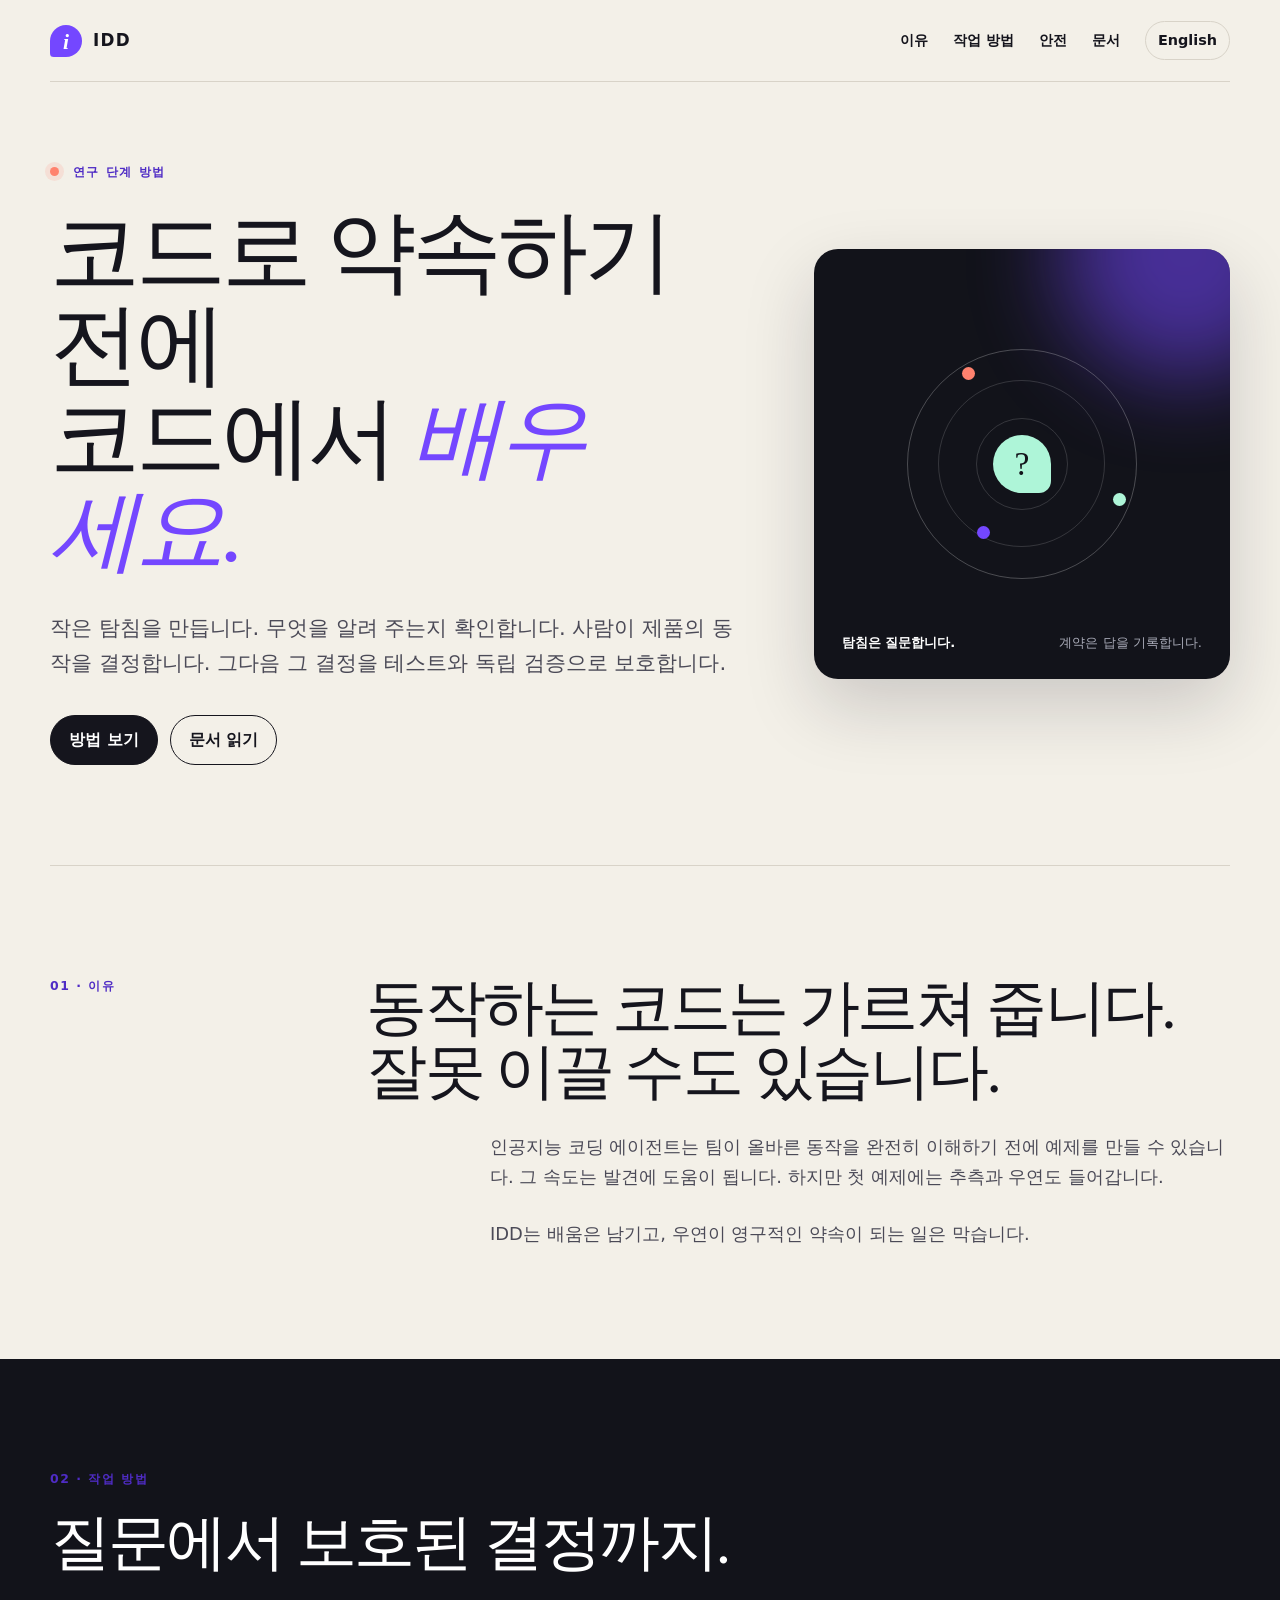
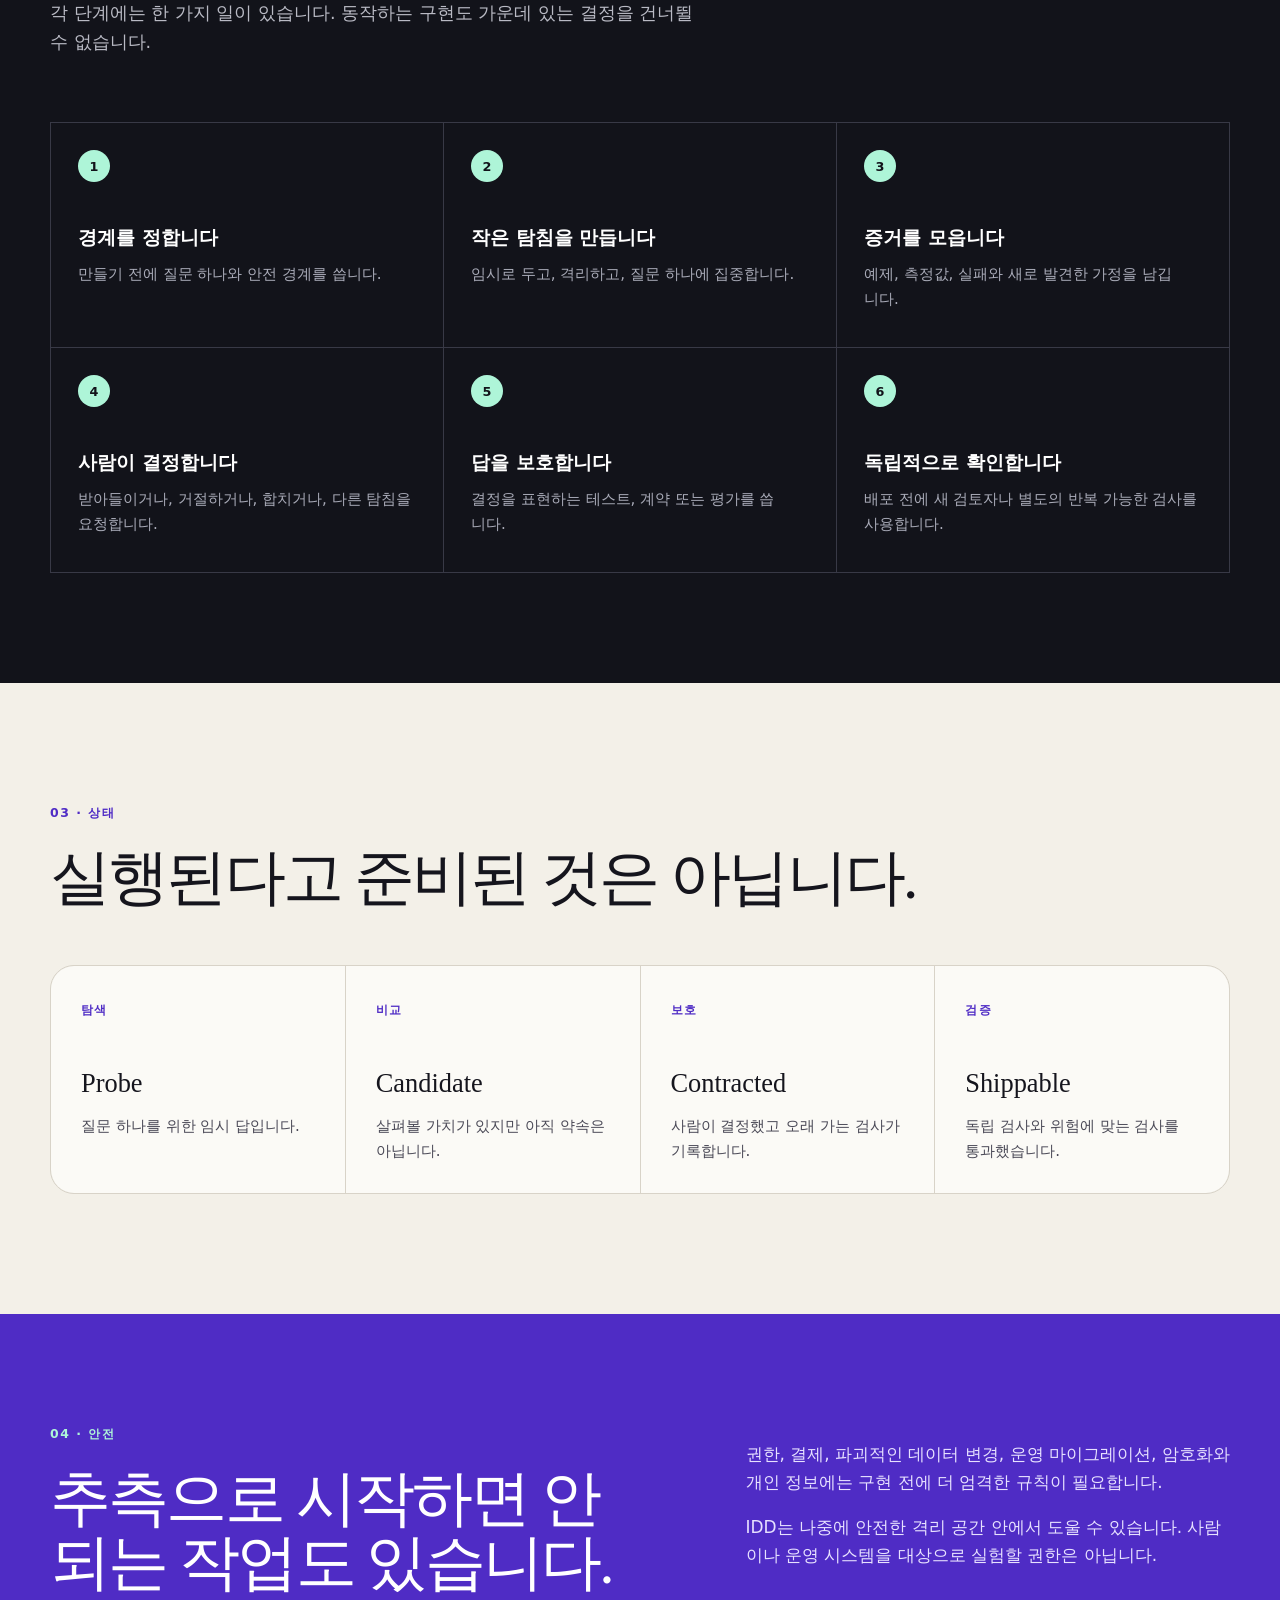
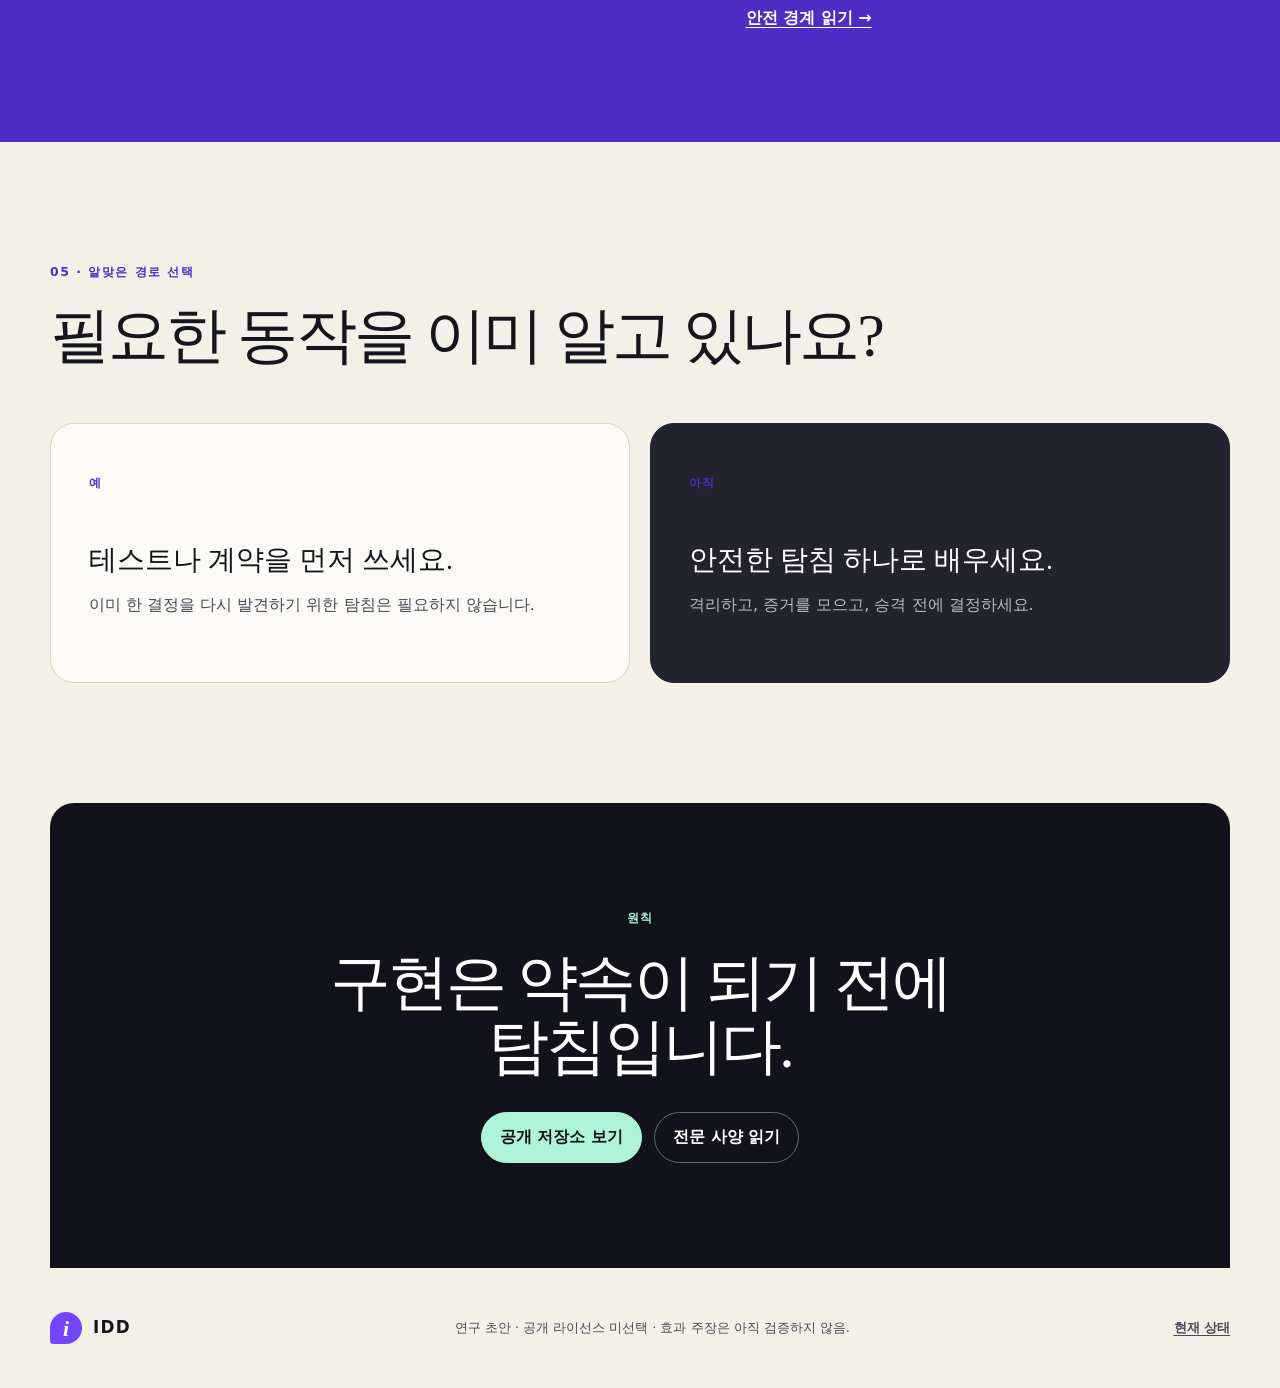
==== site/ko/index.html @ 6a13e182 "chore: bootstrap public IDD repository" ====
<!doctype html>
<html lang="ko">
<head>
  <meta charset="utf-8">
  <meta name="viewport" content="width=device-width, initial-scale=1">
  <meta name="description" content="IDD는 작은 구현으로 배우고, 동작이 제품의 약속이 되기 전에 사람이 결정하는 소프트웨어 개발 방법입니다.">
  <meta name="theme-color" content="#12131a">
  <meta property="og:title" content="IDD — 코드로 약속하기 전에 코드에서 배우세요">
  <meta property="og:description" content="작은 탐침을 만들고 증거를 모읍니다. 사람이 결정한 뒤 승인한 동작만 보호합니다.">
  <meta property="og:type" content="website">
  <link rel="alternate" hreflang="en" href="../">
  <link rel="stylesheet" href="../styles.css">
  <title>IDD — 구현 주도 개발</title>
</head>
<body>
  <a class="skip-link" href="#main">본문으로 바로 가기</a>

  <header class="site-header">
    <a class="brand" href="./" aria-label="IDD 한국어 홈">
      <span class="brand-mark" aria-hidden="true">i</span>
      <span>IDD</span>
    </a>
    <nav aria-label="주요 메뉴">
      <a href="#why">이유</a>
      <a href="#method">작업 방법</a>
      <a href="#safety">안전</a>
      <a href="https://github.com/SoliEstre/idd/blob/main/README.ko.md">문서</a>
      <a class="language-link" href="../" lang="en">English</a>
    </nav>
  </header>

  <main id="main">
    <section class="hero" aria-labelledby="hero-title">
      <div class="hero-copy">
        <p class="eyebrow"><span class="status-dot" aria-hidden="true"></span> 연구 단계 방법</p>
        <h1 id="hero-title">코드로 약속하기 전에<br>코드에서 <em>배우세요.</em></h1>
        <p class="hero-intro">작은 탐침을 만듭니다. 무엇을 알려 주는지 확인합니다. 사람이 제품의 동작을 결정합니다. 그다음 그 결정을 테스트와 독립 검증으로 보호합니다.</p>
        <div class="hero-actions">
          <a class="button button-primary" href="#method">방법 보기</a>
          <a class="button button-secondary" href="https://github.com/SoliEstre/idd/blob/main/README.ko.md">문서 읽기</a>
        </div>
      </div>

      <div class="probe-card" aria-label="탐침은 결정을 거친 뒤에만 약속이 됩니다">
        <div class="probe-orbit" aria-hidden="true">
          <span class="orbit-dot orbit-dot-one"></span>
          <span class="orbit-dot orbit-dot-two"></span>
          <span class="orbit-dot orbit-dot-three"></span>
          <span class="probe-core">?</span>
        </div>
        <div class="probe-caption">
          <strong>탐침은 질문합니다.</strong>
          <span>계약은 답을 기록합니다.</span>
        </div>
      </div>
    </section>

    <section class="statement" id="why" aria-labelledby="why-title">
      <p class="section-number">01 · 이유</p>
      <div>
        <h2 id="why-title">동작하는 코드는 가르쳐 줍니다.<br>잘못 이끌 수도 있습니다.</h2>
        <p>인공지능 코딩 에이전트는 팀이 올바른 동작을 완전히 이해하기 전에 예제를 만들 수 있습니다. 그 속도는 발견에 도움이 됩니다. 하지만 첫 예제에는 추측과 우연도 들어갑니다.</p>
        <p>IDD는 배움은 남기고, 우연이 영구적인 약속이 되는 일은 막습니다.</p>
      </div>
    </section>

    <section class="method" id="method" aria-labelledby="method-title">
      <div class="section-heading">
        <p class="section-number">02 · 작업 방법</p>
        <h2 id="method-title">질문에서 보호된 결정까지.</h2>
        <p>각 단계에는 한 가지 일이 있습니다. 동작하는 구현도 가운데 있는 결정을 건너뛸 수 없습니다.</p>
      </div>

      <ol class="steps">
        <li><span class="step-index">1</span><div><h3>경계를 정합니다</h3><p>만들기 전에 질문 하나와 안전 경계를 씁니다.</p></div></li>
        <li><span class="step-index">2</span><div><h3>작은 탐침을 만듭니다</h3><p>임시로 두고, 격리하고, 질문 하나에 집중합니다.</p></div></li>
        <li><span class="step-index">3</span><div><h3>증거를 모읍니다</h3><p>예제, 측정값, 실패와 새로 발견한 가정을 남깁니다.</p></div></li>
        <li><span class="step-index">4</span><div><h3>사람이 결정합니다</h3><p>받아들이거나, 거절하거나, 합치거나, 다른 탐침을 요청합니다.</p></div></li>
        <li><span class="step-index">5</span><div><h3>답을 보호합니다</h3><p>결정을 표현하는 테스트, 계약 또는 평가를 씁니다.</p></div></li>
        <li><span class="step-index">6</span><div><h3>독립적으로 확인합니다</h3><p>배포 전에 새 검토자나 별도의 반복 가능한 검사를 사용합니다.</p></div></li>
      </ol>
    </section>

    <section class="state-section" aria-labelledby="states-title">
      <div class="section-heading compact">
        <p class="section-number">03 · 상태</p>
        <h2 id="states-title">실행된다고 준비된 것은 아닙니다.</h2>
      </div>
      <div class="state-track" role="list" aria-label="IDD 코드 상태">
        <article role="listitem"><span>탐색</span><h3>Probe</h3><p>질문 하나를 위한 임시 답입니다.</p></article>
        <article role="listitem"><span>비교</span><h3>Candidate</h3><p>살펴볼 가치가 있지만 아직 약속은 아닙니다.</p></article>
        <article role="listitem"><span>보호</span><h3>Contracted</h3><p>사람이 결정했고 오래 가는 검사가 기록합니다.</p></article>
        <article role="listitem"><span>검증</span><h3>Shippable</h3><p>독립 검사와 위험에 맞는 검사를 통과했습니다.</p></article>
      </div>
    </section>

    <section class="safety" id="safety" aria-labelledby="safety-title">
      <div>
        <p class="section-number light">04 · 안전</p>
        <h2 id="safety-title">추측으로 시작하면 안 되는 작업도 있습니다.</h2>
      </div>
      <div class="safety-copy">
        <p>권한, 결제, 파괴적인 데이터 변경, 운영 마이그레이션, 암호화와 개인 정보에는 구현 전에 더 엄격한 규칙이 필요합니다.</p>
        <p>IDD는 나중에 안전한 격리 공간 안에서 도울 수 있습니다. 사람이나 운영 시스템을 대상으로 실험할 권한은 아닙니다.</p>
        <a href="https://github.com/SoliEstre/idd/blob/main/docs/ko/safety.md">안전 경계 읽기 <span aria-hidden="true">→</span></a>
      </div>
    </section>

    <section class="choose" aria-labelledby="choose-title">
      <p class="section-number">05 · 알맞은 경로 선택</p>
      <h2 id="choose-title">필요한 동작을 이미 알고 있나요?</h2>
      <div class="choice-grid">
        <article><p class="choice-answer">예</p><h3>테스트나 계약을 먼저 쓰세요.</h3><p>이미 한 결정을 다시 발견하기 위한 탐침은 필요하지 않습니다.</p></article>
        <article><p class="choice-answer">아직</p><h3>안전한 탐침 하나로 배우세요.</h3><p>격리하고, 증거를 모으고, 승격 전에 결정하세요.</p></article>
      </div>
    </section>

    <section class="closing" aria-labelledby="closing-title">
      <p class="eyebrow">원칙</p>
      <h2 id="closing-title">구현은 약속이 되기 전에<br>탐침입니다.</h2>
      <div class="hero-actions centered">
        <a class="button button-primary" href="https://github.com/SoliEstre/idd">공개 저장소 보기</a>
        <a class="button button-secondary" href="https://github.com/SoliEstre/idd/blob/main/ai/idd-spec.md">전문 사양 읽기</a>
      </div>
    </section>
  </main>

  <footer>
    <div class="brand footer-brand"><span class="brand-mark" aria-hidden="true">i</span><span>IDD</span></div>
    <p>연구 초안 · 공개 라이선스 미선택 · 효과 주장은 아직 검증하지 않음.</p>
    <a href="https://github.com/SoliEstre/idd/blob/main/docs/ko/status.md">현재 상태</a>
  </footer>
</body>
</html>
---- site/styles.css ----
:root {
  --ink: #15151d;
  --ink-soft: #4b4a57;
  --paper: #f3f0e8;
  --paper-bright: #fbfaf6;
  --line: #d8d3c8;
  --signal: #7447ff;
  --signal-dark: #4f2cc5;
  --mint: #aef5d8;
  --coral: #ff826e;
  --dark: #12131a;
  --dark-soft: #22232e;
  --max: 1180px;
  --radius: 24px;
}

* {
  box-sizing: border-box;
}

html {
  scroll-behavior: smooth;
}

body {
  margin: 0;
  color: var(--ink);
  background: var(--paper);
  font-family: Inter, ui-sans-serif, system-ui, -apple-system, BlinkMacSystemFont, "Segoe UI", sans-serif;
  line-height: 1.65;
  text-rendering: optimizeLegibility;
}

a {
  color: inherit;
  text-underline-offset: 0.22em;
}

.skip-link {
  position: fixed;
  z-index: 100;
  top: 12px;
  left: 12px;
  padding: 10px 14px;
  color: white;
  background: var(--signal-dark);
  border-radius: 8px;
  transform: translateY(-180%);
}

.skip-link:focus {
  transform: translateY(0);
}

.site-header {
  width: min(calc(100% - 40px), var(--max));
  min-height: 82px;
  margin: 0 auto;
  display: flex;
  align-items: center;
  justify-content: space-between;
  gap: 24px;
  border-bottom: 1px solid var(--line);
}

.brand {
  display: inline-flex;
  align-items: center;
  gap: 11px;
  font-size: 1.05rem;
  font-weight: 800;
  letter-spacing: 0.08em;
  text-decoration: none;
}

.brand-mark {
  display: inline-grid;
  width: 32px;
  height: 32px;
  place-items: center;
  color: white;
  background: var(--signal);
  border-radius: 50% 50% 50% 12%;
  font-family: Georgia, serif;
  font-size: 1.35rem;
  font-style: italic;
  letter-spacing: 0;
}

nav {
  display: flex;
  align-items: center;
  gap: 25px;
  font-size: 0.9rem;
  font-weight: 650;
}

nav a {
  text-decoration: none;
}

nav a:hover,
nav a:focus-visible {
  color: var(--signal-dark);
}

.language-link {
  padding: 7px 12px;
  border: 1px solid var(--line);
  border-radius: 999px;
}

main > section {
  width: min(calc(100% - 40px), var(--max));
  margin-inline: auto;
}

.hero {
  min-height: 690px;
  display: grid;
  grid-template-columns: minmax(0, 1.25fr) minmax(320px, 0.75fr);
  align-items: center;
  gap: 70px;
  padding: 80px 0 100px;
}

.eyebrow,
.section-number {
  margin: 0 0 22px;
  color: var(--signal-dark);
  font-size: 0.78rem;
  font-weight: 800;
  letter-spacing: 0.12em;
  text-transform: uppercase;
}

.status-dot {
  display: inline-block;
  width: 9px;
  height: 9px;
  margin-right: 8px;
  background: var(--coral);
  border-radius: 50%;
  box-shadow: 0 0 0 5px rgba(255, 130, 110, 0.15);
}

h1,
h2,
h3,
p {
  text-wrap: pretty;
}

h1,
h2 {
  margin: 0;
  font-family: Georgia, "Times New Roman", serif;
  font-weight: 500;
  letter-spacing: -0.045em;
  line-height: 1.04;
}

h1 {
  max-width: 810px;
  font-size: clamp(3.25rem, 7vw, 6.65rem);
}

h1 em {
  color: var(--signal);
  font-weight: inherit;
}

h2 {
  font-size: clamp(2.35rem, 4.8vw, 4.7rem);
}

.hero-intro {
  max-width: 710px;
  margin: 34px 0 0;
  color: var(--ink-soft);
  font-size: clamp(1.08rem, 1.7vw, 1.32rem);
}

.hero-actions {
  display: flex;
  flex-wrap: wrap;
  gap: 12px;
  margin-top: 34px;
}

.button {
  display: inline-flex;
  align-items: center;
  justify-content: center;
  min-height: 48px;
  padding: 11px 18px;
  border: 1px solid var(--ink);
  border-radius: 999px;
  font-weight: 750;
  text-decoration: none;
  transition: transform 150ms ease, background-color 150ms ease, color 150ms ease;
}

.button:hover,
.button:focus-visible {
  transform: translateY(-2px);
}

.button-primary {
  color: white;
  background: var(--ink);
}

.button-primary:hover,
.button-primary:focus-visible {
  background: var(--signal-dark);
  border-color: var(--signal-dark);
}

.button-secondary {
  background: transparent;
}

.probe-card {
  position: relative;
  min-height: 430px;
  display: grid;
  place-items: center;
  overflow: hidden;
  background: var(--dark);
  border-radius: var(--radius);
  box-shadow: 0 28px 70px rgba(25, 22, 40, 0.18);
}

.probe-card::before {
  content: "";
  position: absolute;
  width: 250px;
  height: 250px;
  top: -120px;
  right: -80px;
  background: var(--signal);
  border-radius: 50%;
  filter: blur(45px);
  opacity: 0.55;
}

.probe-orbit {
  position: relative;
  width: 230px;
  height: 230px;
  display: grid;
  place-items: center;
  border: 1px solid rgba(255,255,255,0.24);
  border-radius: 50%;
}

.probe-orbit::before,
.probe-orbit::after {
  content: "";
  position: absolute;
  border: 1px solid rgba(255,255,255,0.15);
  border-radius: 50%;
}

.probe-orbit::before {
  width: 165px;
  height: 165px;
}

.probe-orbit::after {
  width: 90px;
  height: 90px;
}

.probe-core {
  z-index: 1;
  display: grid;
  width: 58px;
  height: 58px;
  place-items: center;
  color: var(--dark);
  background: var(--mint);
  border-radius: 50% 50% 12px 50%;
  font-family: Georgia, serif;
  font-size: 2.1rem;
}

.orbit-dot {
  position: absolute;
  width: 13px;
  height: 13px;
  border-radius: 50%;
}

.orbit-dot-one { top: 17px; left: 54px; background: var(--coral); }
.orbit-dot-two { right: 10px; bottom: 72px; background: var(--mint); }
.orbit-dot-three { left: 69px; bottom: 39px; background: var(--signal); }

.probe-caption {
  position: absolute;
  left: 28px;
  right: 28px;
  bottom: 25px;
  display: flex;
  justify-content: space-between;
  gap: 18px;
  color: white;
  font-size: 0.82rem;
}

.probe-caption span {
  color: #a9abb8;
  text-align: right;
}

.statement {
  display: grid;
  grid-template-columns: 0.32fr 1fr;
  gap: 40px;
  padding: 110px 0;
  border-top: 1px solid var(--line);
}

.statement h2 {
  max-width: 930px;
}

.statement div > p {
  max-width: 740px;
  margin: 28px 0 0 auto;
  color: var(--ink-soft);
  font-size: 1.12rem;
}

.method {
  width: 100%;
  max-width: none;
  padding: 110px max(20px, calc((100vw - var(--max)) / 2));
  color: white;
  background: var(--dark);
}

.section-heading {
  max-width: var(--max);
  margin: 0 auto 65px;
}

.section-heading > p:last-child {
  max-width: 660px;
  margin: 24px 0 0;
  color: #b9bac4;
  font-size: 1.1rem;
}

.steps {
  max-width: var(--max);
  margin: 0 auto;
  padding: 0;
  display: grid;
  grid-template-columns: repeat(3, 1fr);
  list-style: none;
  border-top: 1px solid #383946;
  border-left: 1px solid #383946;
}

.steps li {
  min-height: 225px;
  padding: 27px;
  border-right: 1px solid #383946;
  border-bottom: 1px solid #383946;
}

.step-index {
  display: inline-grid;
  width: 32px;
  height: 32px;
  place-items: center;
  color: var(--dark);
  background: var(--mint);
  border-radius: 50%;
  font-size: 0.8rem;
  font-weight: 850;
}

.steps h3 {
  margin: 40px 0 9px;
  font-size: 1.18rem;
}

.steps p {
  margin: 0;
  color: #a9abb8;
  font-size: 0.94rem;
}

.state-section {
  padding: 120px 0;
}

.section-heading.compact {
  margin-bottom: 55px;
}

.section-heading.compact h2 {
  max-width: 900px;
}

.state-track {
  display: grid;
  grid-template-columns: repeat(4, 1fr);
  gap: 1px;
  overflow: hidden;
  background: var(--line);
  border: 1px solid var(--line);
  border-radius: var(--radius);
}

.state-track article {
  min-height: 225px;
  padding: 30px;
  background: var(--paper-bright);
}

.state-track article > span,
.choice-answer {
  color: var(--signal-dark);
  font-size: 0.74rem;
  font-weight: 850;
  letter-spacing: 0.11em;
  text-transform: uppercase;
}

.state-track h3 {
  margin: 40px 0 8px;
  font-family: Georgia, serif;
  font-size: 1.65rem;
  font-weight: 500;
}

.state-track p {
  margin: 0;
  color: var(--ink-soft);
  font-size: 0.94rem;
}

.safety {
  width: 100%;
  max-width: none;
  display: grid;
  grid-template-columns: 1fr 0.8fr;
  gap: 90px;
  padding: 110px max(20px, calc((100vw - var(--max)) / 2));
  color: white;
  background: var(--signal-dark);
}

.section-number.light {
  color: var(--mint);
}

.safety-copy {
  align-self: end;
}

.safety-copy p {
  color: #e7e1ff;
  font-size: 1.06rem;
}

.safety-copy a {
  display: inline-block;
  margin-top: 18px;
  color: white;
  font-weight: 800;
}

.choose {
  padding: 120px 0;
}

.choose > h2 {
  max-width: 870px;
}

.choice-grid {
  display: grid;
  grid-template-columns: repeat(2, 1fr);
  gap: 20px;
  margin-top: 55px;
}

.choice-grid article {
  min-height: 260px;
  padding: 38px;
  background: var(--paper-bright);
  border: 1px solid var(--line);
  border-radius: var(--radius);
}

.choice-grid article:last-child {
  color: white;
  background: var(--dark-soft);
  border-color: var(--dark-soft);
}

.choice-grid h3 {
  max-width: 450px;
  margin: 50px 0 10px;
  font-family: Georgia, serif;
  font-size: 1.75rem;
  font-weight: 500;
  line-height: 1.18;
}

.choice-grid p:last-child {
  max-width: 490px;
  margin-bottom: 0;
  color: var(--ink-soft);
}

.choice-grid article:last-child p:last-child {
  color: #b9bac4;
}

.closing {
  padding: 105px 30px;
  color: white;
  text-align: center;
  background: var(--dark);
  border-radius: var(--radius) var(--radius) 0 0;
}

.closing h2 {
  max-width: 950px;
  margin: 0 auto;
}

.closing .eyebrow {
  color: var(--mint);
}

.closing .button-primary {
  color: var(--dark);
  background: var(--mint);
  border-color: var(--mint);
}

.closing .button-secondary {
  color: white;
  border-color: #666774;
}

.centered {
  justify-content: center;
}

footer {
  width: min(calc(100% - 40px), var(--max));
  min-height: 120px;
  margin: 0 auto;
  display: grid;
  grid-template-columns: auto 1fr auto;
  align-items: center;
  gap: 30px;
  color: var(--ink-soft);
  font-size: 0.8rem;
}

.footer-brand {
  color: var(--ink);
}

footer p {
  text-align: center;
}

footer > a {
  font-weight: 700;
}

@media (max-width: 920px) {
  nav a:not(.language-link) {
    display: none;
  }

  .hero {
    grid-template-columns: 1fr;
    padding-top: 60px;
  }

  .probe-card {
    min-height: 390px;
  }

  .statement,
  .safety {
    grid-template-columns: 1fr;
  }

  .statement div > p {
    margin-left: 0;
  }

  .steps {
    grid-template-columns: repeat(2, 1fr);
  }

  .state-track {
    grid-template-columns: repeat(2, 1fr);
  }
}

@media (max-width: 620px) {
  .site-header,
  main > section,
  footer {
    width: min(calc(100% - 28px), var(--max));
  }

  .site-header {
    min-height: 72px;
  }

  nav {
    gap: 10px;
  }

  h1 {
    font-size: clamp(2.75rem, 15vw, 4.2rem);
  }

  h2 {
    font-size: clamp(2.15rem, 11vw, 3.3rem);
  }

  .hero {
    min-height: auto;
    gap: 50px;
    padding: 55px 0 80px;
  }

  .hero-actions {
    flex-direction: column;
  }

  .button {
    width: 100%;
  }

  .probe-card {
    min-height: 355px;
  }

  .probe-orbit {
    width: 195px;
    height: 195px;
  }

  .statement,
  .state-section,
  .choose {
    padding: 85px 0;
  }

  .method,
  .safety {
    padding-top: 85px;
    padding-bottom: 85px;
  }

  .steps,
  .state-track,
  .choice-grid {
    grid-template-columns: 1fr;
  }

  .steps li {
    min-height: 200px;
  }

  .choice-grid article {
    min-height: 230px;
  }

  .closing {
    padding: 80px 20px;
  }

  footer {
    padding: 35px 0;
    grid-template-columns: 1fr;
    justify-items: center;
    text-align: center;
  }

  footer p {
    margin: 0;
  }
}

@media (prefers-reduced-motion: reduce) {
  html {
    scroll-behavior: auto;
  }

  .button {
    transition: none;
  }
}
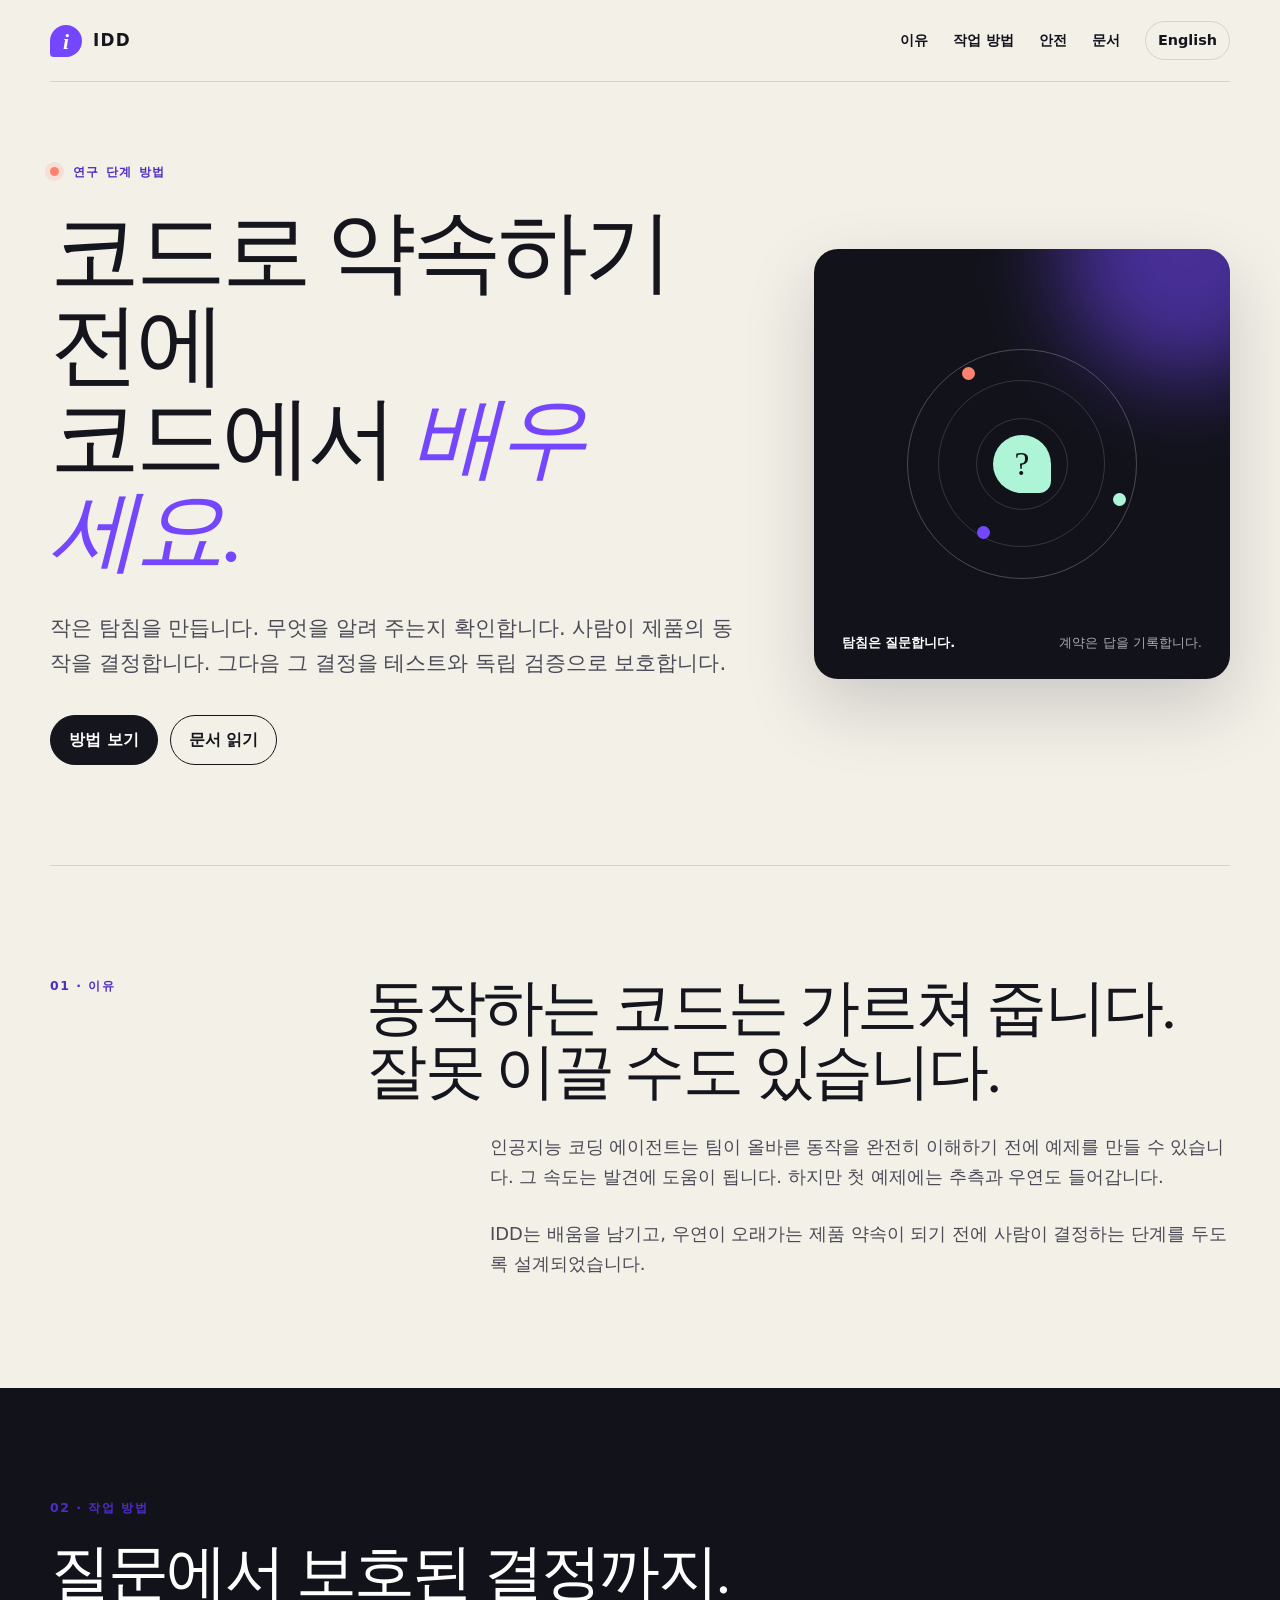
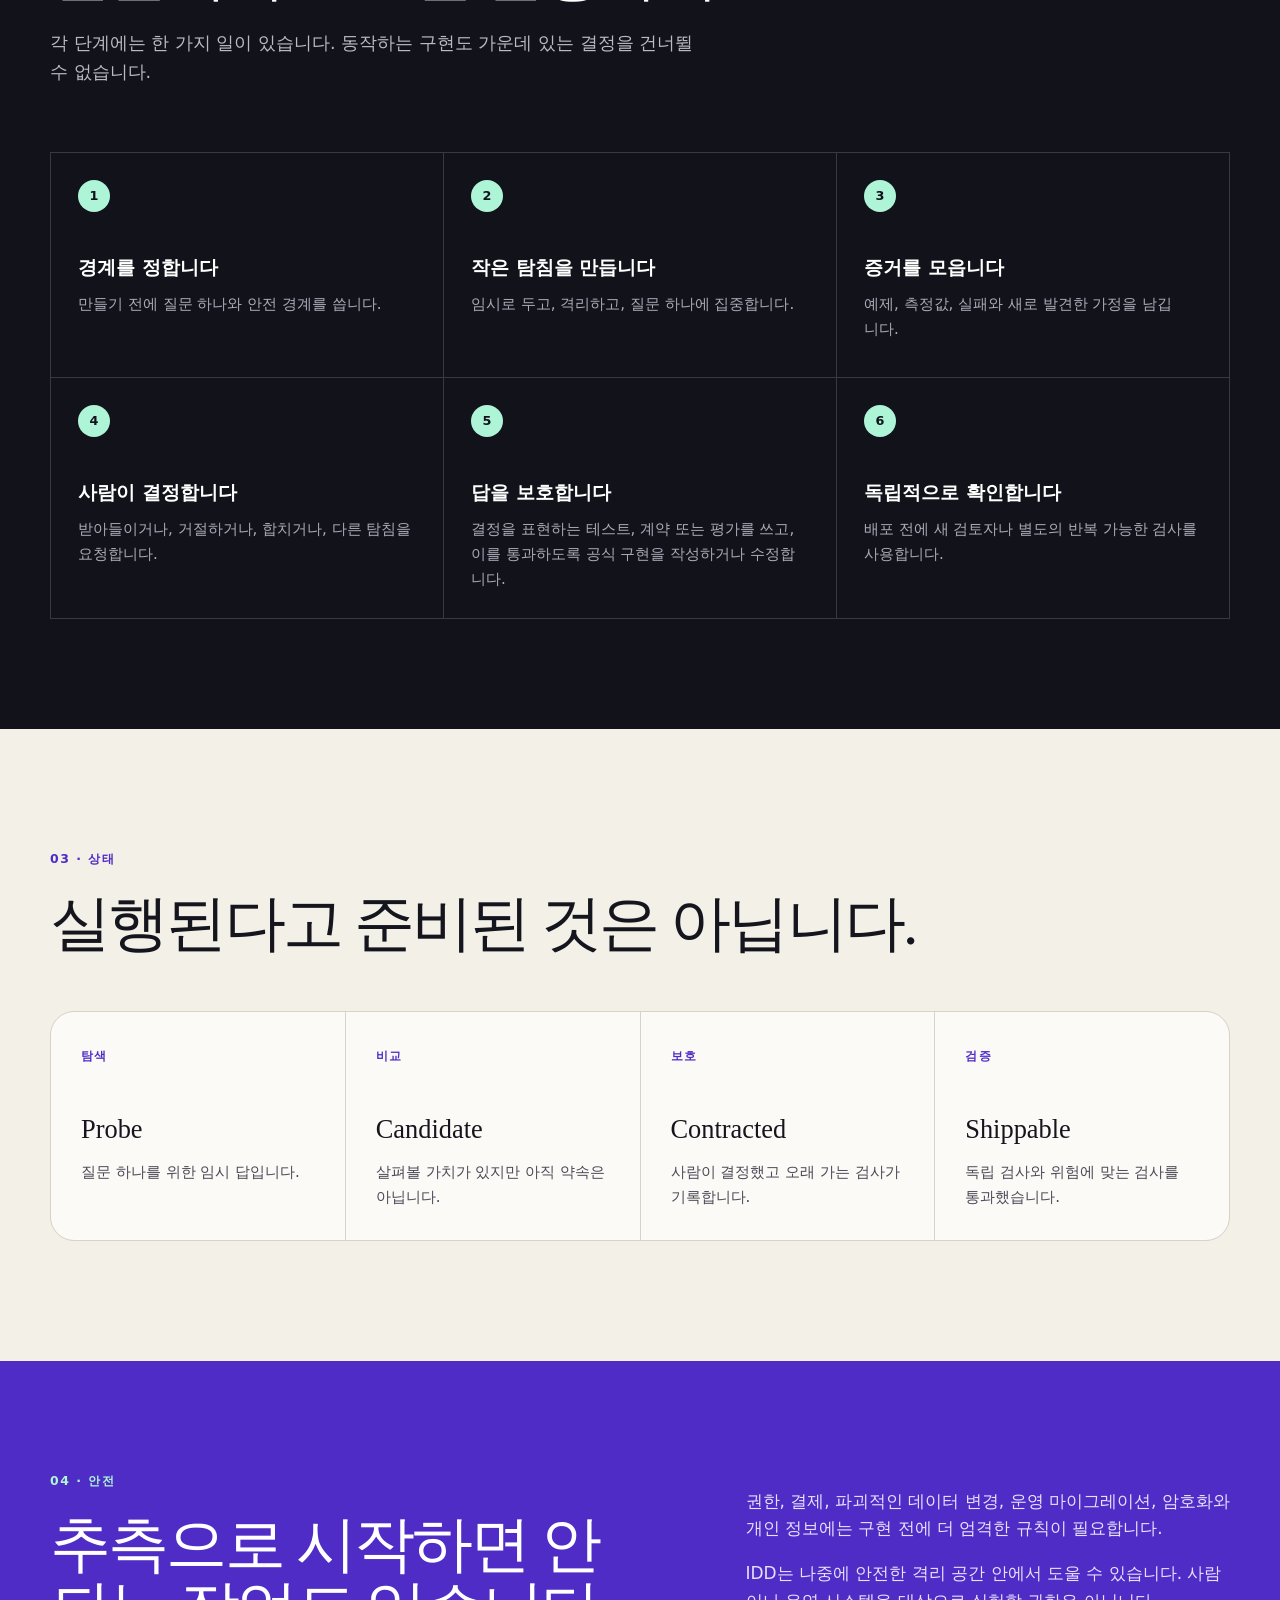
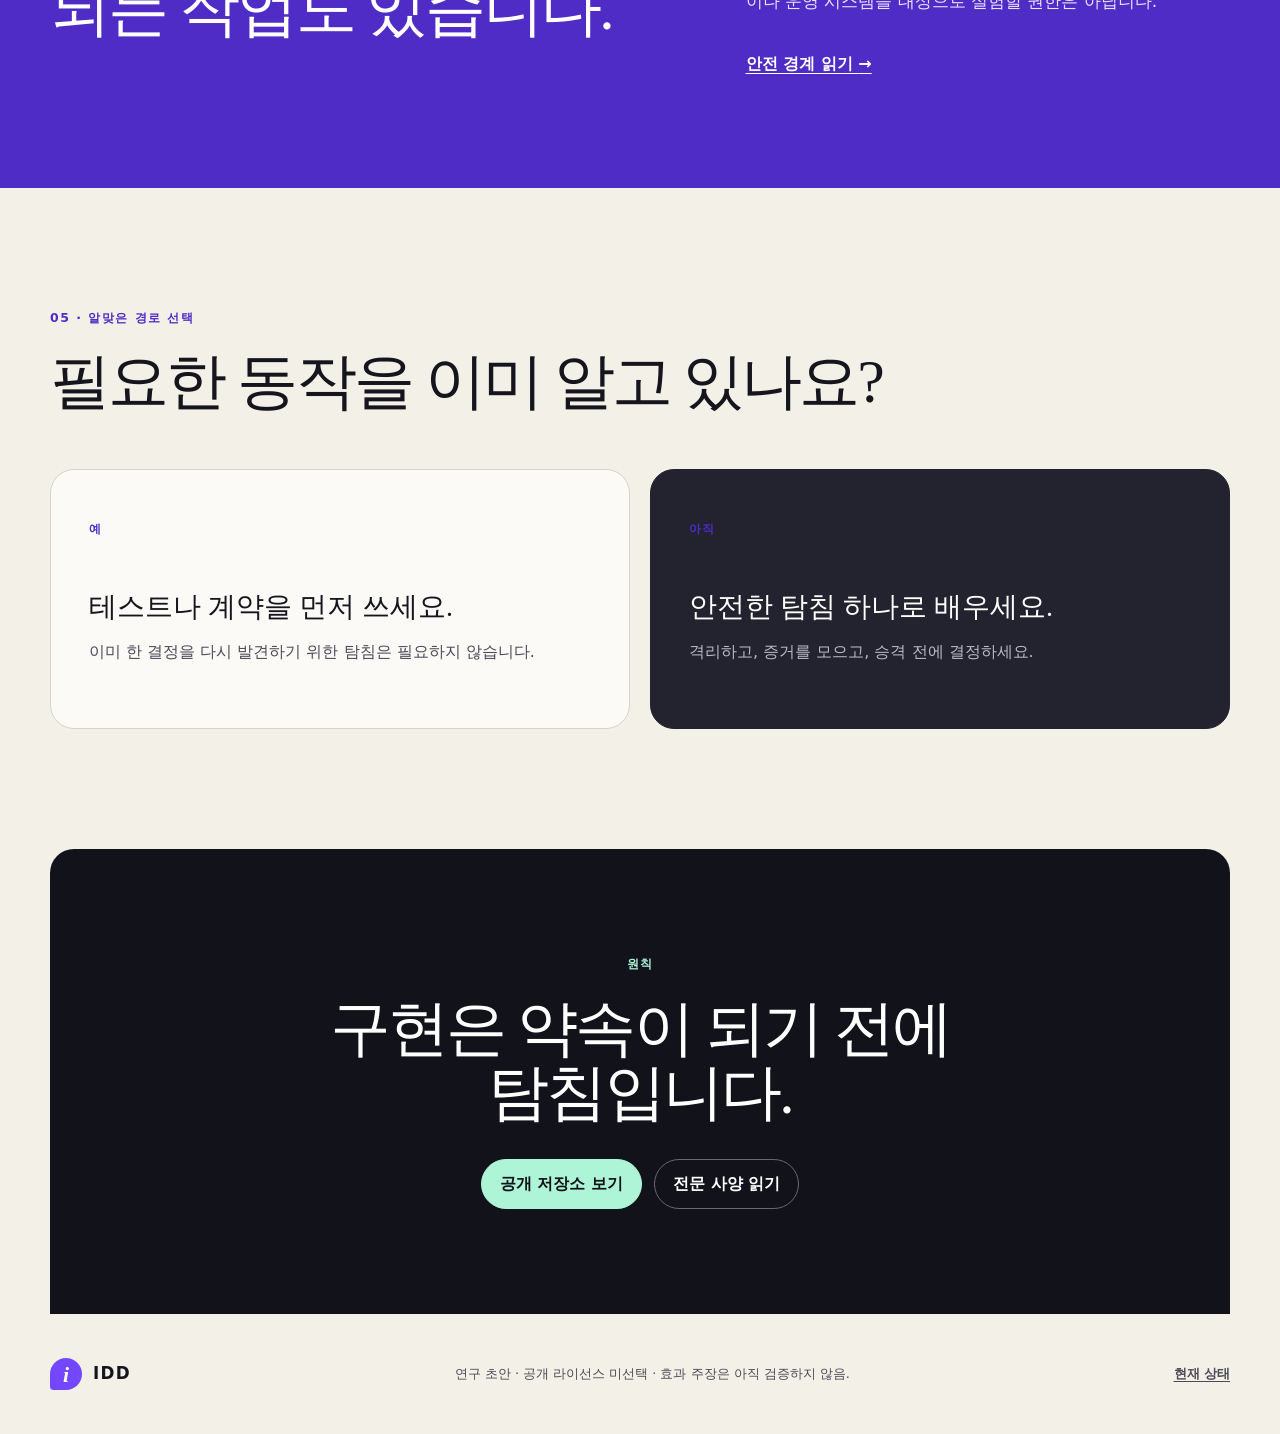
==== commit 50f4a83a: "fix: align lifecycle and add public validation" ====
--- a/site/ko/index.html
+++ b/site/ko/index.html
@@ -60,7 +60,7 @@
       <div>
         <h2 id="why-title">동작하는 코드는 가르쳐 줍니다.<br>잘못 이끌 수도 있습니다.</h2>
         <p>인공지능 코딩 에이전트는 팀이 올바른 동작을 완전히 이해하기 전에 예제를 만들 수 있습니다. 그 속도는 발견에 도움이 됩니다. 하지만 첫 예제에는 추측과 우연도 들어갑니다.</p>
-        <p>IDD는 배움은 남기고, 우연이 영구적인 약속이 되는 일은 막습니다.</p>
+        <p>IDD는 배움을 남기고, 우연이 오래가는 제품 약속이 되기 전에 사람이 결정하는 단계를 두도록 설계되었습니다.</p>
       </div>
     </section>
 
@@ -76,7 +76,7 @@
         <li><span class="step-index">2</span><div><h3>작은 탐침을 만듭니다</h3><p>임시로 두고, 격리하고, 질문 하나에 집중합니다.</p></div></li>
         <li><span class="step-index">3</span><div><h3>증거를 모읍니다</h3><p>예제, 측정값, 실패와 새로 발견한 가정을 남깁니다.</p></div></li>
         <li><span class="step-index">4</span><div><h3>사람이 결정합니다</h3><p>받아들이거나, 거절하거나, 합치거나, 다른 탐침을 요청합니다.</p></div></li>
-        <li><span class="step-index">5</span><div><h3>답을 보호합니다</h3><p>결정을 표현하는 테스트, 계약 또는 평가를 씁니다.</p></div></li>
+        <li><span class="step-index">5</span><div><h3>답을 보호합니다</h3><p>결정을 표현하는 테스트, 계약 또는 평가를 쓰고, 이를 통과하도록 공식 구현을 작성하거나 수정합니다.</p></div></li>
         <li><span class="step-index">6</span><div><h3>독립적으로 확인합니다</h3><p>배포 전에 새 검토자나 별도의 반복 가능한 검사를 사용합니다.</p></div></li>
       </ol>
     </section>
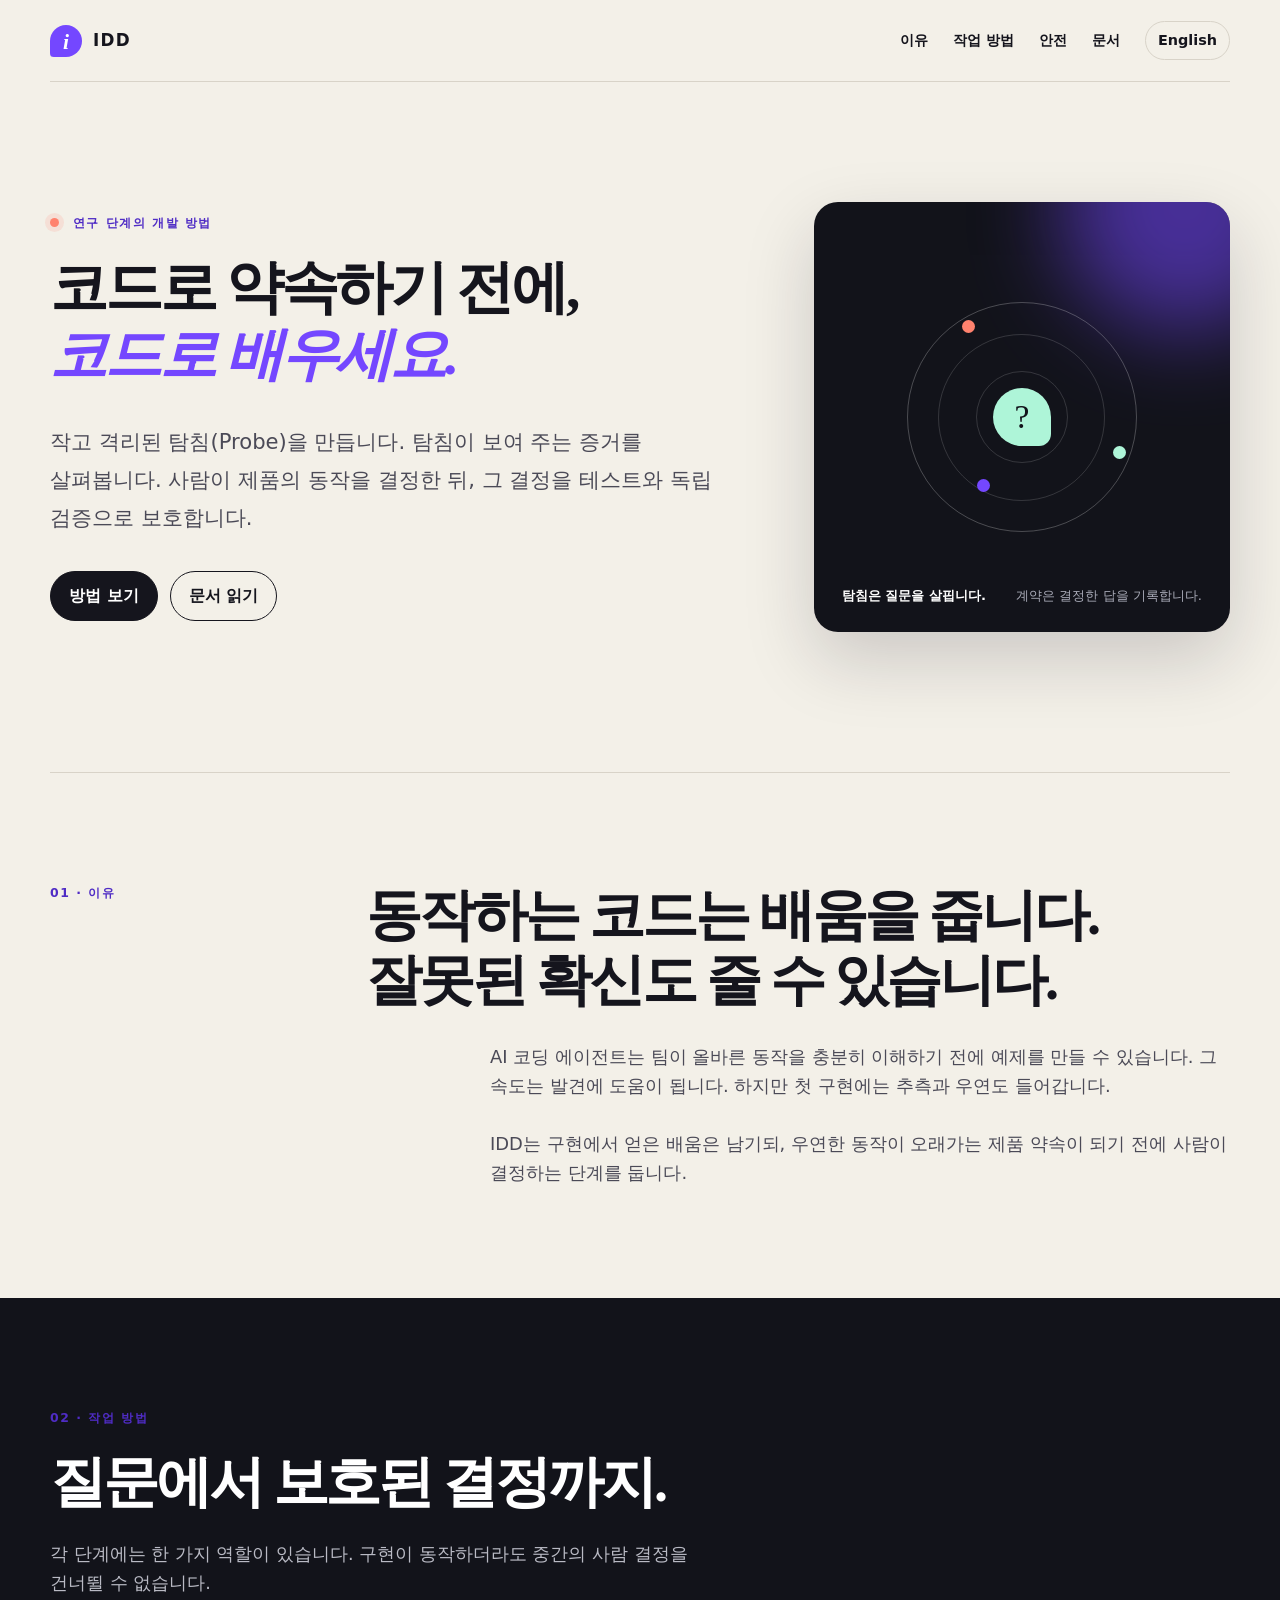
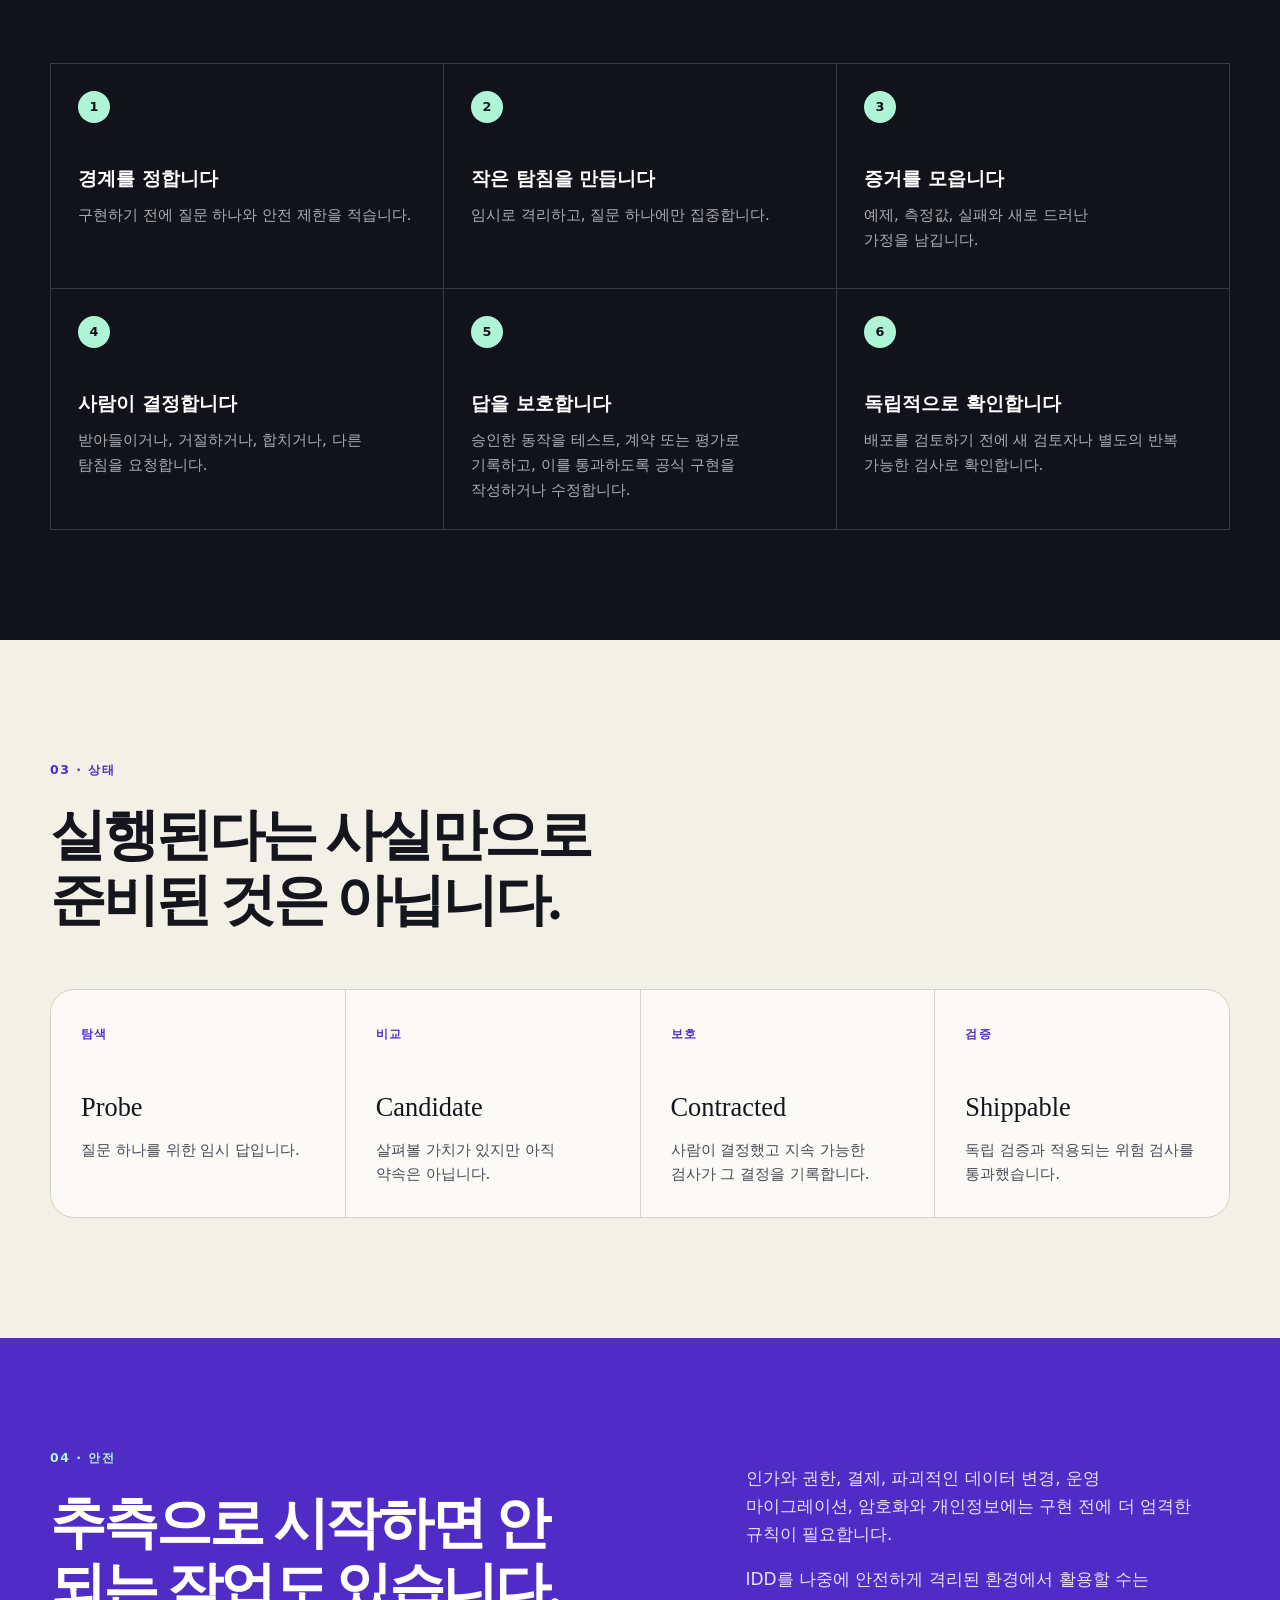
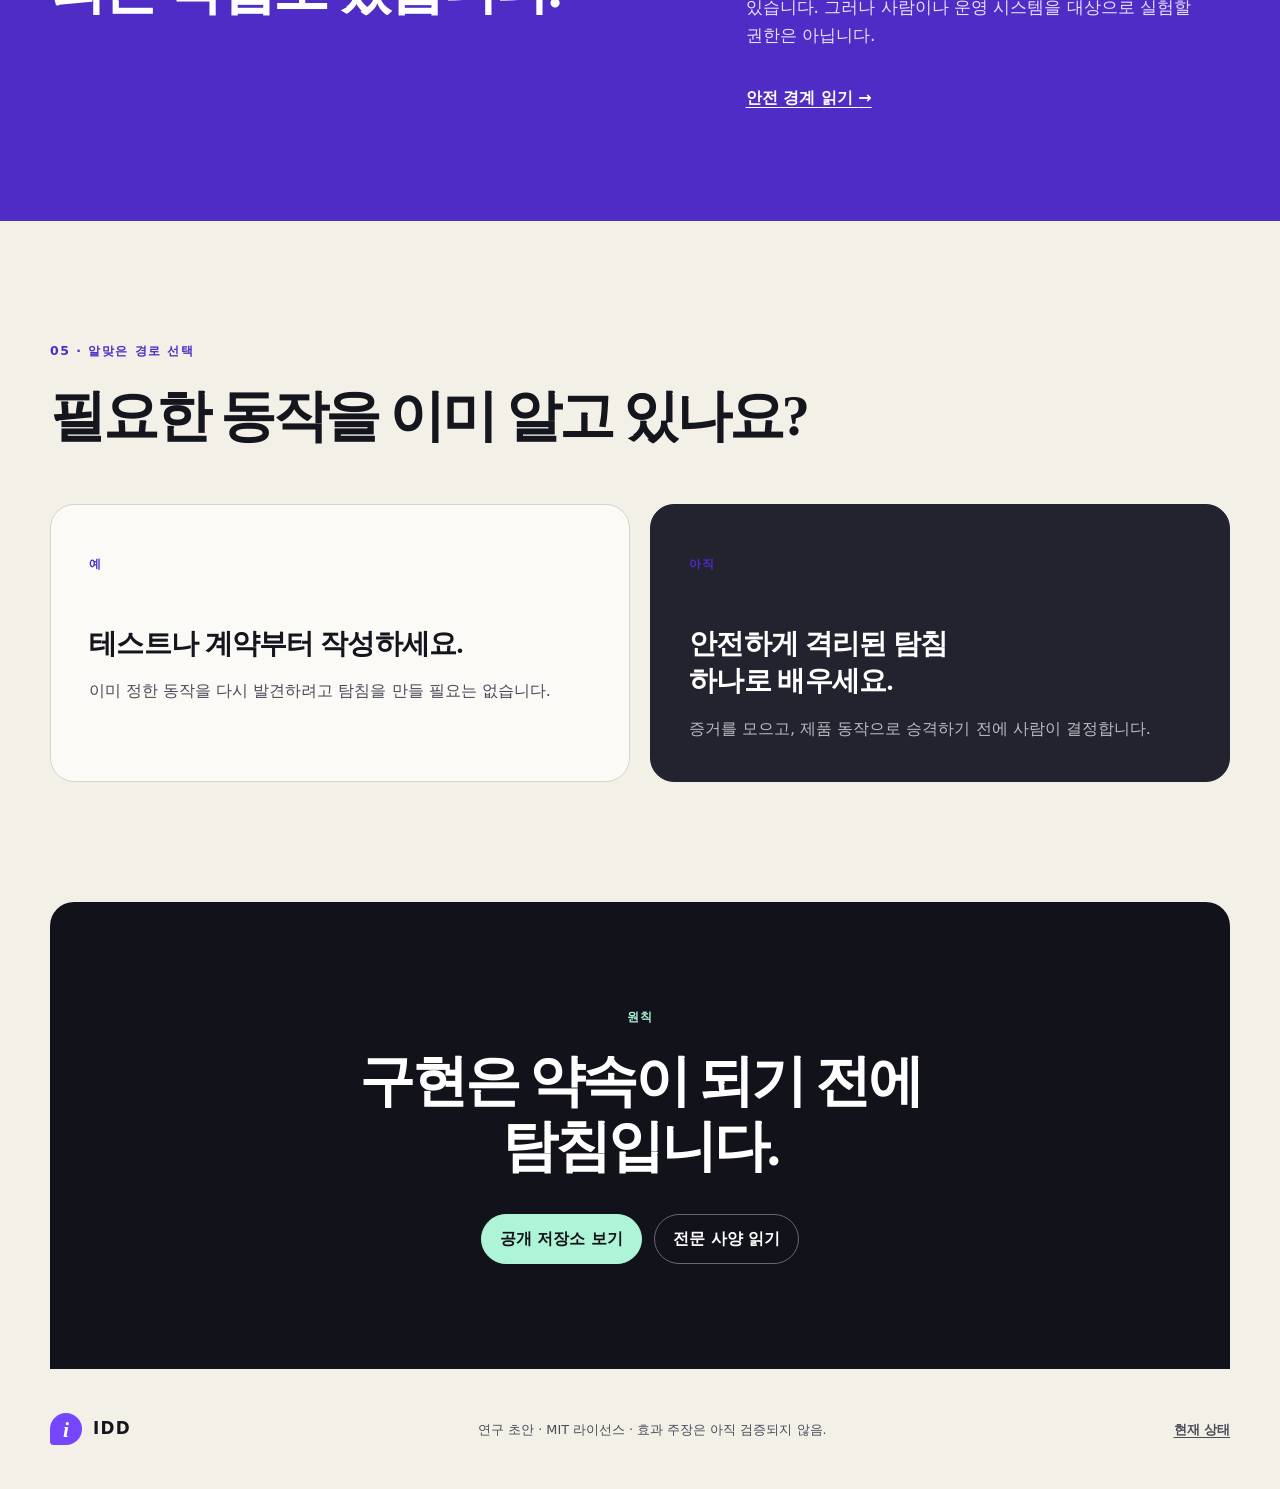
==== commit b497eac7: "feat: publish bilingual introduction site" ====
--- a/site/ko/index.html
+++ b/site/ko/index.html
@@ -3,14 +3,39 @@
 <head>
   <meta charset="utf-8">
   <meta name="viewport" content="width=device-width, initial-scale=1">
-  <meta name="description" content="IDD는 작은 구현으로 배우고, 동작이 제품의 약속이 되기 전에 사람이 결정하는 소프트웨어 개발 방법입니다.">
+  <meta name="description" content="IDD는 작고 격리된 구현으로 먼저 배우고, 동작이 제품의 약속이 되기 전에 사람이 결정하는 소프트웨어 개발 방법입니다.">
   <meta name="theme-color" content="#12131a">
-  <meta property="og:title" content="IDD — 코드로 약속하기 전에 코드에서 배우세요">
-  <meta property="og:description" content="작은 탐침을 만들고 증거를 모읍니다. 사람이 결정한 뒤 승인한 동작만 보호합니다.">
+  <meta property="og:title" content="IDD — 코드로 약속하기 전에, 코드로 배우세요">
+  <meta property="og:description" content="작고 격리된 탐침으로 배우고 증거를 모읍니다. 사람이 결정한 뒤 승인한 동작만 보호합니다.">
   <meta property="og:type" content="website">
-  <link rel="alternate" hreflang="en" href="../">
+  <meta property="og:url" content="https://soliestre.github.io/idd/ko/">
+  <meta property="og:locale" content="ko_KR">
+  <meta property="og:locale:alternate" content="en_US">
+  <link rel="canonical" href="https://soliestre.github.io/idd/ko/">
+  <link rel="alternate" hreflang="ko" href="https://soliestre.github.io/idd/ko/">
+  <link rel="alternate" hreflang="en" href="https://soliestre.github.io/idd/">
+  <link rel="alternate" hreflang="x-default" href="https://soliestre.github.io/idd/">
   <link rel="stylesheet" href="../styles.css">
   <title>IDD — 구현 주도 개발</title>
+  <script type="application/ld+json">
+  {
+    "@context": "https://schema.org",
+    "@type": "CreativeWork",
+    "name": "구현 주도 개발",
+    "alternateName": ["IDD", "Implementation-Driven Development"],
+    "description": "격리된 작은 구현을 증거로 삼고, 사람의 결정 뒤에만 제품 동작을 계약으로 만드는 연구 단계의 소프트웨어 개발 방법입니다.",
+    "inLanguage": "ko",
+    "url": "https://soliestre.github.io/idd/ko/",
+    "translationOfWork": {
+      "@type": "CreativeWork",
+      "name": "Implementation-Driven Development",
+      "inLanguage": "en"
+    },
+    "isBasedOn": "https://github.com/SoliEstre/idd",
+    "license": "https://github.com/SoliEstre/idd/blob/main/LICENSE",
+    "version": "0.1.0-draft"
+  }
+  </script>
 </head>
 <body>
   <a class="skip-link" href="#main">본문으로 바로 가기</a>
@@ -25,16 +50,19 @@
       <a href="#method">작업 방법</a>
       <a href="#safety">안전</a>
       <a href="https://github.com/SoliEstre/idd/blob/main/README.ko.md">문서</a>
-      <a class="language-link" href="../" lang="en">English</a>
+      <a class="language-link" href="../" lang="en" aria-label="영문 페이지로 전환">English</a>
     </nav>
   </header>
 
   <main id="main">
     <section class="hero" aria-labelledby="hero-title">
       <div class="hero-copy">
-        <p class="eyebrow"><span class="status-dot" aria-hidden="true"></span> 연구 단계 방법</p>
-        <h1 id="hero-title">코드로 약속하기 전에<br>코드에서 <em>배우세요.</em></h1>
-        <p class="hero-intro">작은 탐침을 만듭니다. 무엇을 알려 주는지 확인합니다. 사람이 제품의 동작을 결정합니다. 그다음 그 결정을 테스트와 독립 검증으로 보호합니다.</p>
+        <p class="eyebrow"><span class="status-dot" aria-hidden="true"></span> 연구 단계의 개발 방법</p>
+        <h1 id="hero-title">
+          <span class="headline-line">코드로 약속하기 전에,</span>
+          <span class="headline-line"><em>코드로 배우세요.</em></span>
+        </h1>
+        <p class="hero-intro">작고 격리된 탐침(Probe)을 만듭니다. 탐침이 보여 주는 증거를 살펴봅니다. 사람이 제품의 동작을 결정한 뒤, 그 결정을 테스트와 독립 검증으로 보호합니다.</p>
         <div class="hero-actions">
           <a class="button button-primary" href="#method">방법 보기</a>
           <a class="button button-secondary" href="https://github.com/SoliEstre/idd/blob/main/README.ko.md">문서 읽기</a>
@@ -49,8 +77,8 @@
           <span class="probe-core">?</span>
         </div>
         <div class="probe-caption">
-          <strong>탐침은 질문합니다.</strong>
-          <span>계약은 답을 기록합니다.</span>
+          <strong>탐침은 질문을 살핍니다.</strong>
+          <span>계약은 결정한 답을 기록합니다.</span>
         </div>
       </div>
     </section>
@@ -58,9 +86,9 @@
     <section class="statement" id="why" aria-labelledby="why-title">
       <p class="section-number">01 · 이유</p>
       <div>
-        <h2 id="why-title">동작하는 코드는 가르쳐 줍니다.<br>잘못 이끌 수도 있습니다.</h2>
-        <p>인공지능 코딩 에이전트는 팀이 올바른 동작을 완전히 이해하기 전에 예제를 만들 수 있습니다. 그 속도는 발견에 도움이 됩니다. 하지만 첫 예제에는 추측과 우연도 들어갑니다.</p>
-        <p>IDD는 배움을 남기고, 우연이 오래가는 제품 약속이 되기 전에 사람이 결정하는 단계를 두도록 설계되었습니다.</p>
+        <h2 id="why-title">동작하는 코드는 배움을 줍니다.<br>잘못된 확신도 줄 수 있습니다.</h2>
+        <p>AI 코딩 에이전트는 팀이 올바른 동작을 충분히 이해하기 전에 예제를 만들 수 있습니다. 그 속도는 발견에 도움이 됩니다. 하지만 첫 구현에는 추측과 우연도 들어갑니다.</p>
+        <p>IDD는 구현에서 얻은 배움은 남기되, 우연한 동작이 오래가는 제품 약속이 되기 전에 사람이 결정하는 단계를 둡니다.</p>
       </div>
     </section>
 
@@ -68,29 +96,29 @@
       <div class="section-heading">
         <p class="section-number">02 · 작업 방법</p>
         <h2 id="method-title">질문에서 보호된 결정까지.</h2>
-        <p>각 단계에는 한 가지 일이 있습니다. 동작하는 구현도 가운데 있는 결정을 건너뛸 수 없습니다.</p>
+        <p>각 단계에는 한 가지 역할이 있습니다. 구현이 동작하더라도 중간의 사람 결정을 건너뛸 수 없습니다.</p>
       </div>
 
       <ol class="steps">
-        <li><span class="step-index">1</span><div><h3>경계를 정합니다</h3><p>만들기 전에 질문 하나와 안전 경계를 씁니다.</p></div></li>
-        <li><span class="step-index">2</span><div><h3>작은 탐침을 만듭니다</h3><p>임시로 두고, 격리하고, 질문 하나에 집중합니다.</p></div></li>
-        <li><span class="step-index">3</span><div><h3>증거를 모읍니다</h3><p>예제, 측정값, 실패와 새로 발견한 가정을 남깁니다.</p></div></li>
+        <li><span class="step-index">1</span><div><h3>경계를 정합니다</h3><p>구현하기 전에 질문 하나와 안전 제한을 적습니다.</p></div></li>
+        <li><span class="step-index">2</span><div><h3>작은 탐침을 만듭니다</h3><p>임시로 격리하고, 질문 하나에만 집중합니다.</p></div></li>
+        <li><span class="step-index">3</span><div><h3>증거를 모읍니다</h3><p>예제, 측정값, 실패와 새로 드러난 가정을 남깁니다.</p></div></li>
         <li><span class="step-index">4</span><div><h3>사람이 결정합니다</h3><p>받아들이거나, 거절하거나, 합치거나, 다른 탐침을 요청합니다.</p></div></li>
-        <li><span class="step-index">5</span><div><h3>답을 보호합니다</h3><p>결정을 표현하는 테스트, 계약 또는 평가를 쓰고, 이를 통과하도록 공식 구현을 작성하거나 수정합니다.</p></div></li>
-        <li><span class="step-index">6</span><div><h3>독립적으로 확인합니다</h3><p>배포 전에 새 검토자나 별도의 반복 가능한 검사를 사용합니다.</p></div></li>
+        <li><span class="step-index">5</span><div><h3>답을 보호합니다</h3><p>승인한 동작을 테스트, 계약 또는 평가로 기록하고, 이를 통과하도록 공식 구현을 작성하거나 수정합니다.</p></div></li>
+        <li><span class="step-index">6</span><div><h3>독립적으로 확인합니다</h3><p>배포를 검토하기 전에 새 검토자나 별도의 반복 가능한 검사로 확인합니다.</p></div></li>
       </ol>
     </section>
 
     <section class="state-section" aria-labelledby="states-title">
       <div class="section-heading compact">
         <p class="section-number">03 · 상태</p>
-        <h2 id="states-title">실행된다고 준비된 것은 아닙니다.</h2>
+        <h2 id="states-title">실행된다는 사실만으로 준비된 것은 아닙니다.</h2>
       </div>
       <div class="state-track" role="list" aria-label="IDD 코드 상태">
         <article role="listitem"><span>탐색</span><h3>Probe</h3><p>질문 하나를 위한 임시 답입니다.</p></article>
         <article role="listitem"><span>비교</span><h3>Candidate</h3><p>살펴볼 가치가 있지만 아직 약속은 아닙니다.</p></article>
-        <article role="listitem"><span>보호</span><h3>Contracted</h3><p>사람이 결정했고 오래 가는 검사가 기록합니다.</p></article>
-        <article role="listitem"><span>검증</span><h3>Shippable</h3><p>독립 검사와 위험에 맞는 검사를 통과했습니다.</p></article>
+        <article role="listitem"><span>보호</span><h3>Contracted</h3><p>사람이 결정했고 지속 가능한 검사가 그 결정을 기록합니다.</p></article>
+        <article role="listitem"><span>검증</span><h3>Shippable</h3><p>독립 검증과 적용되는 위험 검사를 통과했습니다.</p></article>
       </div>
     </section>
 
@@ -100,8 +128,8 @@
         <h2 id="safety-title">추측으로 시작하면 안 되는 작업도 있습니다.</h2>
       </div>
       <div class="safety-copy">
-        <p>권한, 결제, 파괴적인 데이터 변경, 운영 마이그레이션, 암호화와 개인 정보에는 구현 전에 더 엄격한 규칙이 필요합니다.</p>
-        <p>IDD는 나중에 안전한 격리 공간 안에서 도울 수 있습니다. 사람이나 운영 시스템을 대상으로 실험할 권한은 아닙니다.</p>
+        <p>인가와 권한, 결제, 파괴적인 데이터 변경, 운영 마이그레이션, 암호화와 개인정보에는 구현 전에 더 엄격한 규칙이 필요합니다.</p>
+        <p>IDD를 나중에 안전하게 격리된 환경에서 활용할 수는 있습니다. 그러나 사람이나 운영 시스템을 대상으로 실험할 권한은 아닙니다.</p>
         <a href="https://github.com/SoliEstre/idd/blob/main/docs/ko/safety.md">안전 경계 읽기 <span aria-hidden="true">→</span></a>
       </div>
     </section>
@@ -110,8 +138,8 @@
       <p class="section-number">05 · 알맞은 경로 선택</p>
       <h2 id="choose-title">필요한 동작을 이미 알고 있나요?</h2>
       <div class="choice-grid">
-        <article><p class="choice-answer">예</p><h3>테스트나 계약을 먼저 쓰세요.</h3><p>이미 한 결정을 다시 발견하기 위한 탐침은 필요하지 않습니다.</p></article>
-        <article><p class="choice-answer">아직</p><h3>안전한 탐침 하나로 배우세요.</h3><p>격리하고, 증거를 모으고, 승격 전에 결정하세요.</p></article>
+        <article><p class="choice-answer">예</p><h3>테스트나 계약부터 작성하세요.</h3><p>이미 정한 동작을 다시 발견하려고 탐침을 만들 필요는 없습니다.</p></article>
+        <article><p class="choice-answer">아직</p><h3>안전하게 격리된 탐침 하나로 배우세요.</h3><p>증거를 모으고, 제품 동작으로 승격하기 전에 사람이 결정합니다.</p></article>
       </div>
     </section>
 
@@ -127,7 +155,7 @@
 
   <footer>
     <div class="brand footer-brand"><span class="brand-mark" aria-hidden="true">i</span><span>IDD</span></div>
-    <p>연구 초안 · 공개 라이선스 미선택 · 효과 주장은 아직 검증하지 않음.</p>
+    <p>연구 초안 · MIT 라이선스 · 효과 주장은 아직 검증되지 않음.</p>
     <a href="https://github.com/SoliEstre/idd/blob/main/docs/ko/status.md">현재 상태</a>
   </footer>
 </body>
--- a/site/styles.css
+++ b/site/styles.css
@@ -31,6 +31,13 @@
   text-rendering: optimizeLegibility;
 }
 
+html[lang="ko"] body {
+  font-family: "Pretendard", "Noto Sans KR", "Apple SD Gothic Neo", "Malgun Gothic", ui-sans-serif, system-ui, sans-serif;
+  word-break: keep-all;
+  overflow-wrap: normal;
+  hyphens: none;
+}
+
 a {
   color: inherit;
   text-underline-offset: 0.22em;
@@ -124,6 +131,12 @@
   padding: 80px 0 100px;
 }
 
+.hero > *,
+.statement > *,
+.safety > * {
+  min-width: 0;
+}
+
 .eyebrow,
 .section-number {
   margin: 0 0 22px;
@@ -174,11 +187,37 @@
   font-size: clamp(2.35rem, 4.8vw, 4.7rem);
 }
 
+html[lang="ko"] h1,
+html[lang="ko"] h2 {
+  font-family: "Noto Serif KR", "Nanum Myeongjo", Batang, "Malgun Gothic", serif;
+  font-weight: 700;
+  letter-spacing: -0.055em;
+  line-height: 1.16;
+  text-wrap: balance;
+}
+
+html[lang="ko"] h1 {
+  font-size: clamp(3rem, 4.5vw, 4.05rem);
+}
+
+.headline-line {
+  display: block;
+}
+
+html[lang="ko"] h2 {
+  font-size: clamp(2.2rem, 4.4vw, 4.25rem);
+}
+
 .hero-intro {
   max-width: 710px;
   margin: 34px 0 0;
   color: var(--ink-soft);
   font-size: clamp(1.08rem, 1.7vw, 1.32rem);
+}
+
+html[lang="ko"] .hero-intro {
+  max-width: 760px;
+  line-height: 1.8;
 }
 
 .hero-actions {
@@ -513,6 +552,13 @@
   line-height: 1.18;
 }
 
+html[lang="ko"] .choice-grid h3 {
+  font-family: "Noto Serif KR", "Nanum Myeongjo", Batang, "Malgun Gothic", serif;
+  font-weight: 700;
+  letter-spacing: -0.025em;
+  line-height: 1.35;
+}
+
 .choice-grid p:last-child {
   max-width: 490px;
   margin-bottom: 0;
@@ -627,11 +673,20 @@
   }
 
   h1 {
-    font-size: clamp(2.75rem, 15vw, 4.2rem);
+    font-size: clamp(2.45rem, 12.2vw, 3.3rem);
   }
 
   h2 {
     font-size: clamp(2.15rem, 11vw, 3.3rem);
+  }
+
+  html[lang="ko"] h1 {
+    font-size: clamp(2rem, 8.5vw, 2.65rem);
+    line-height: 1.2;
+  }
+
+  html[lang="ko"] h2 {
+    font-size: clamp(2rem, 9.8vw, 3rem);
   }
 
   .hero {
@@ -650,6 +705,15 @@
 
   .probe-card {
     min-height: 355px;
+  }
+
+  .probe-caption {
+    display: grid;
+    gap: 3px;
+  }
+
+  .probe-caption span {
+    text-align: left;
   }
 
   .probe-orbit {
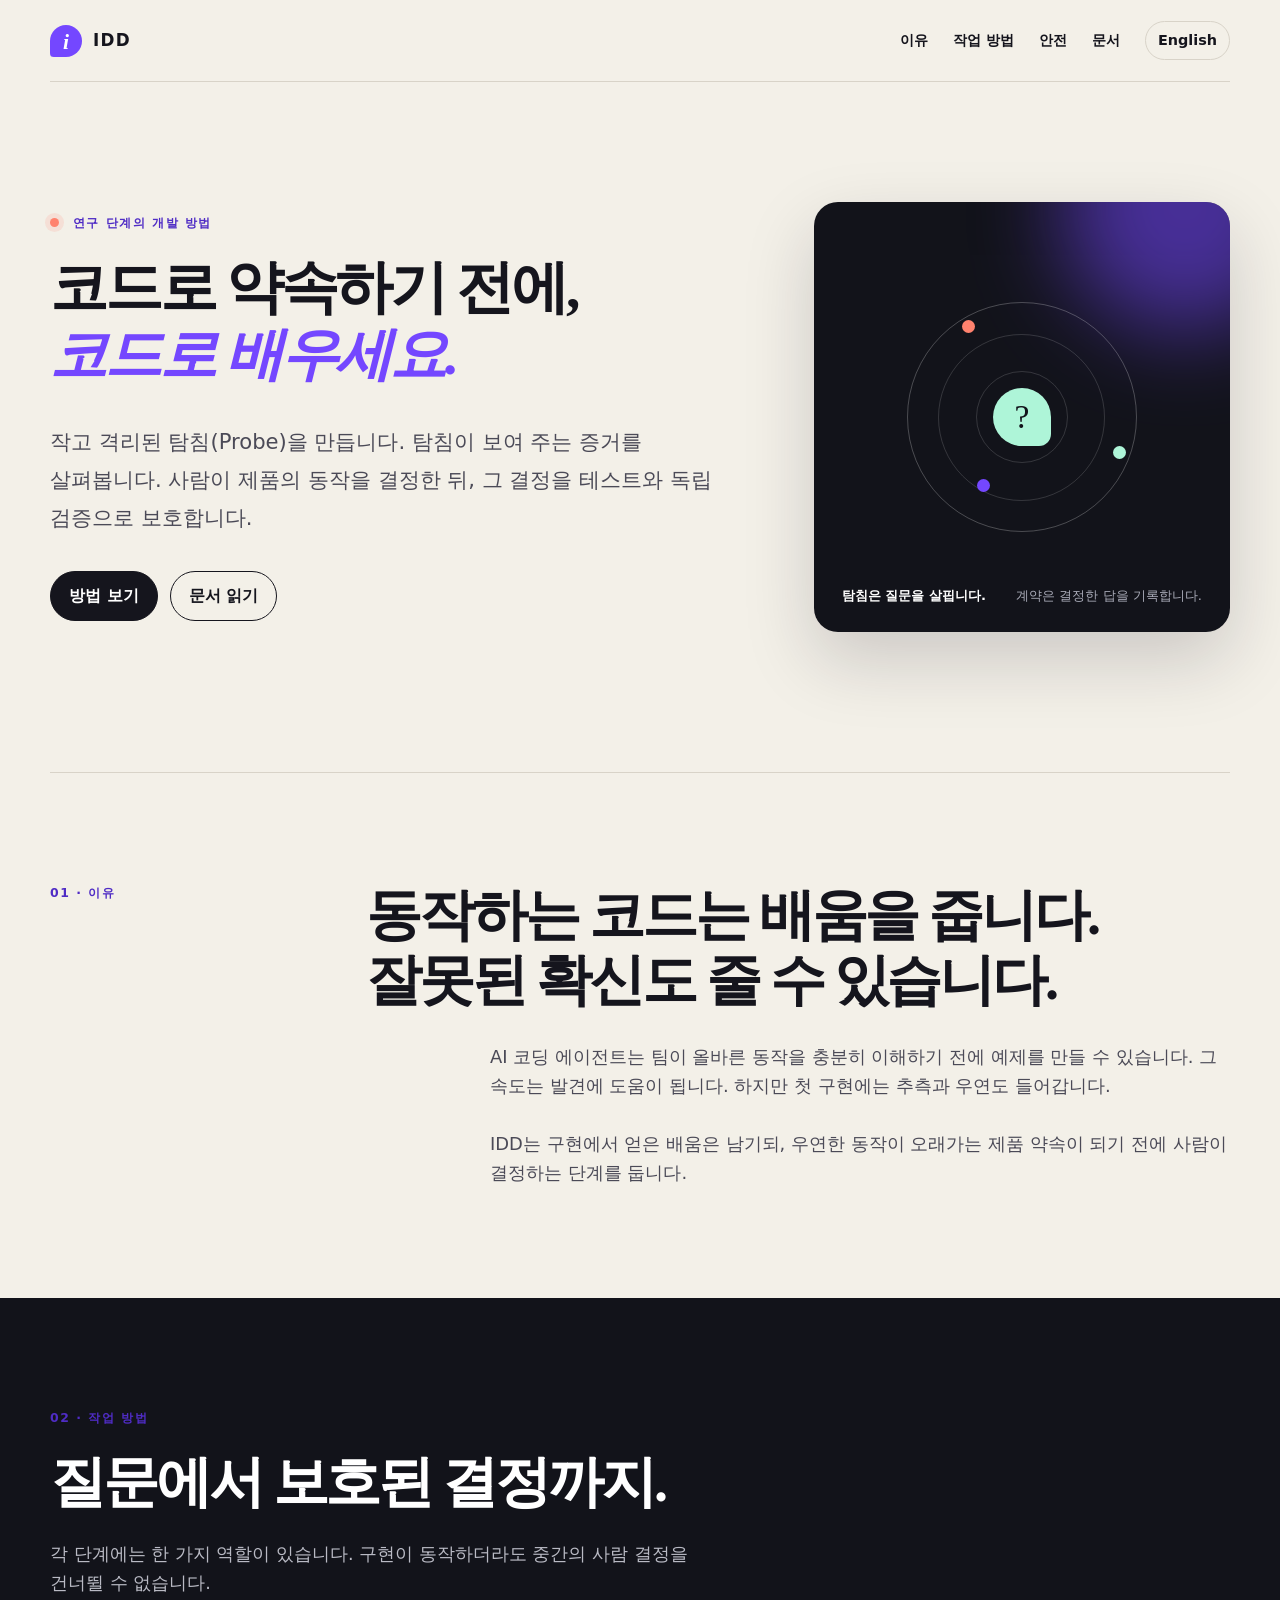
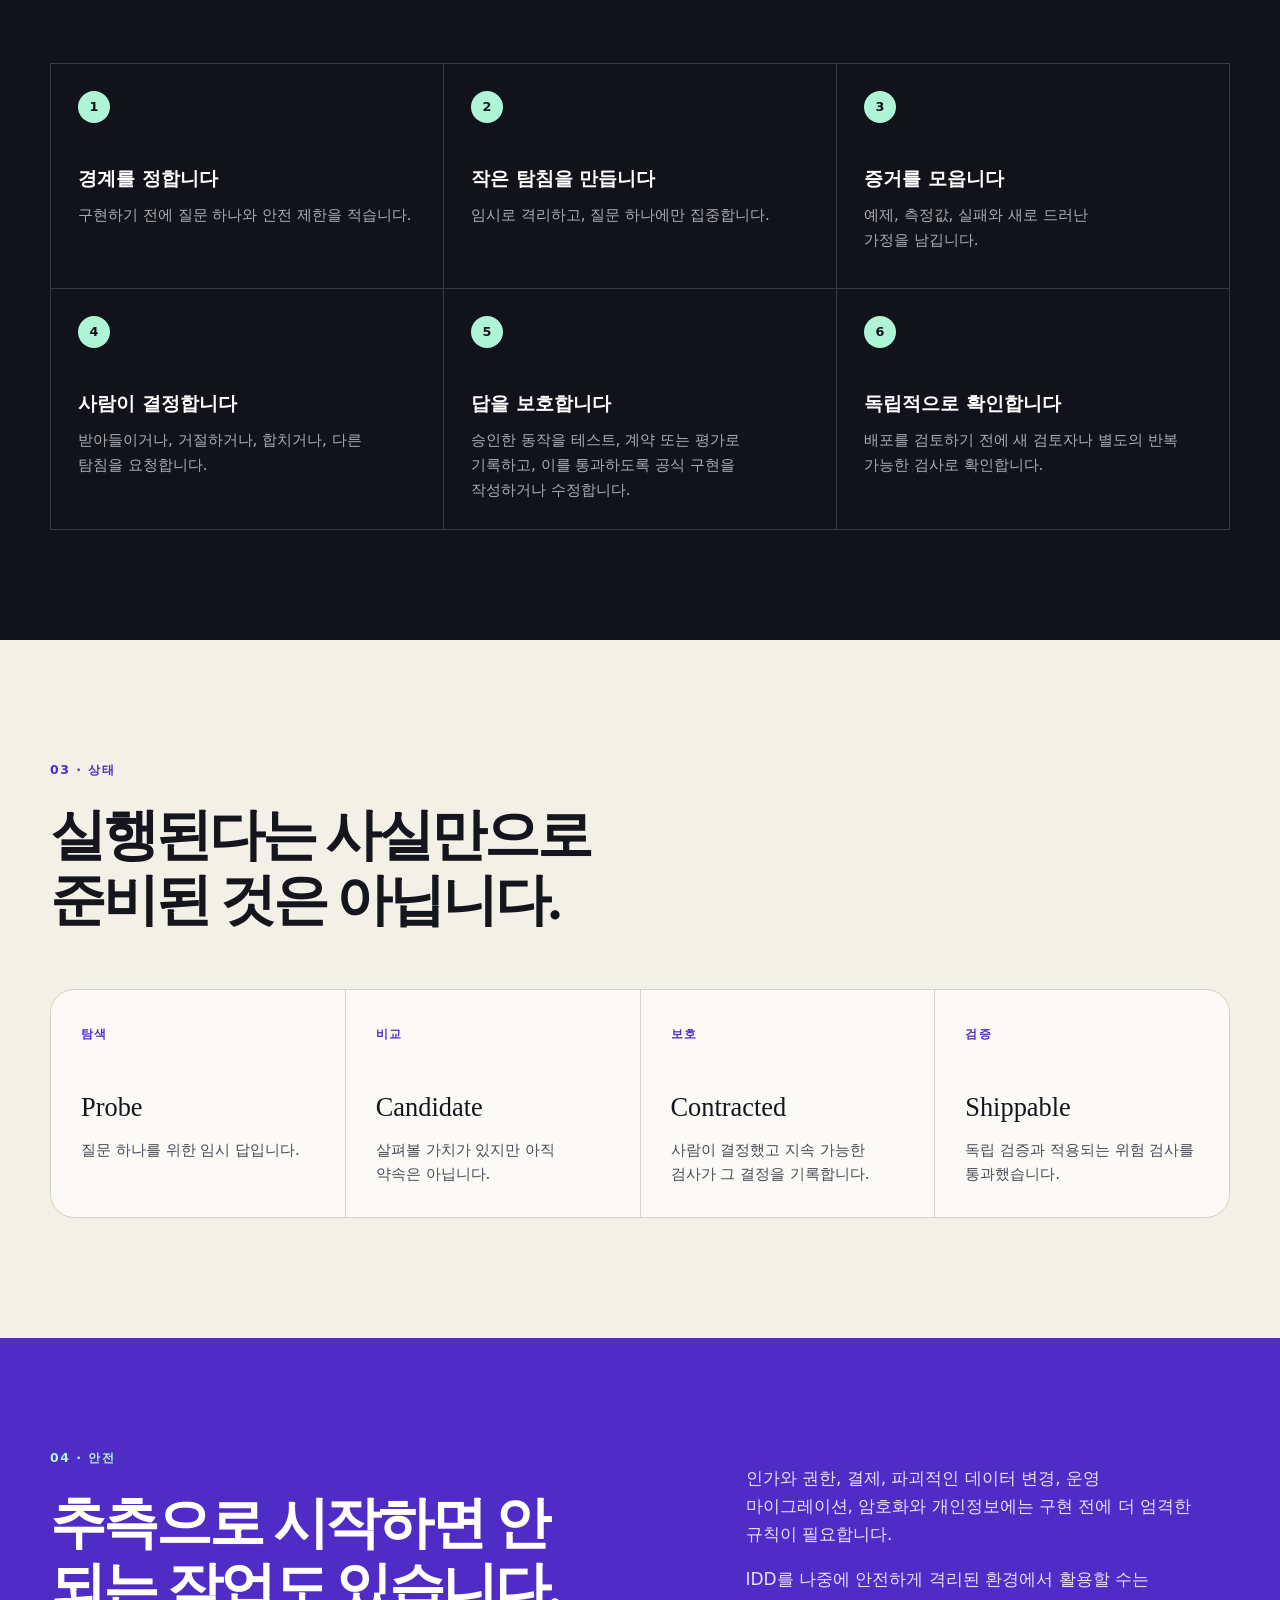
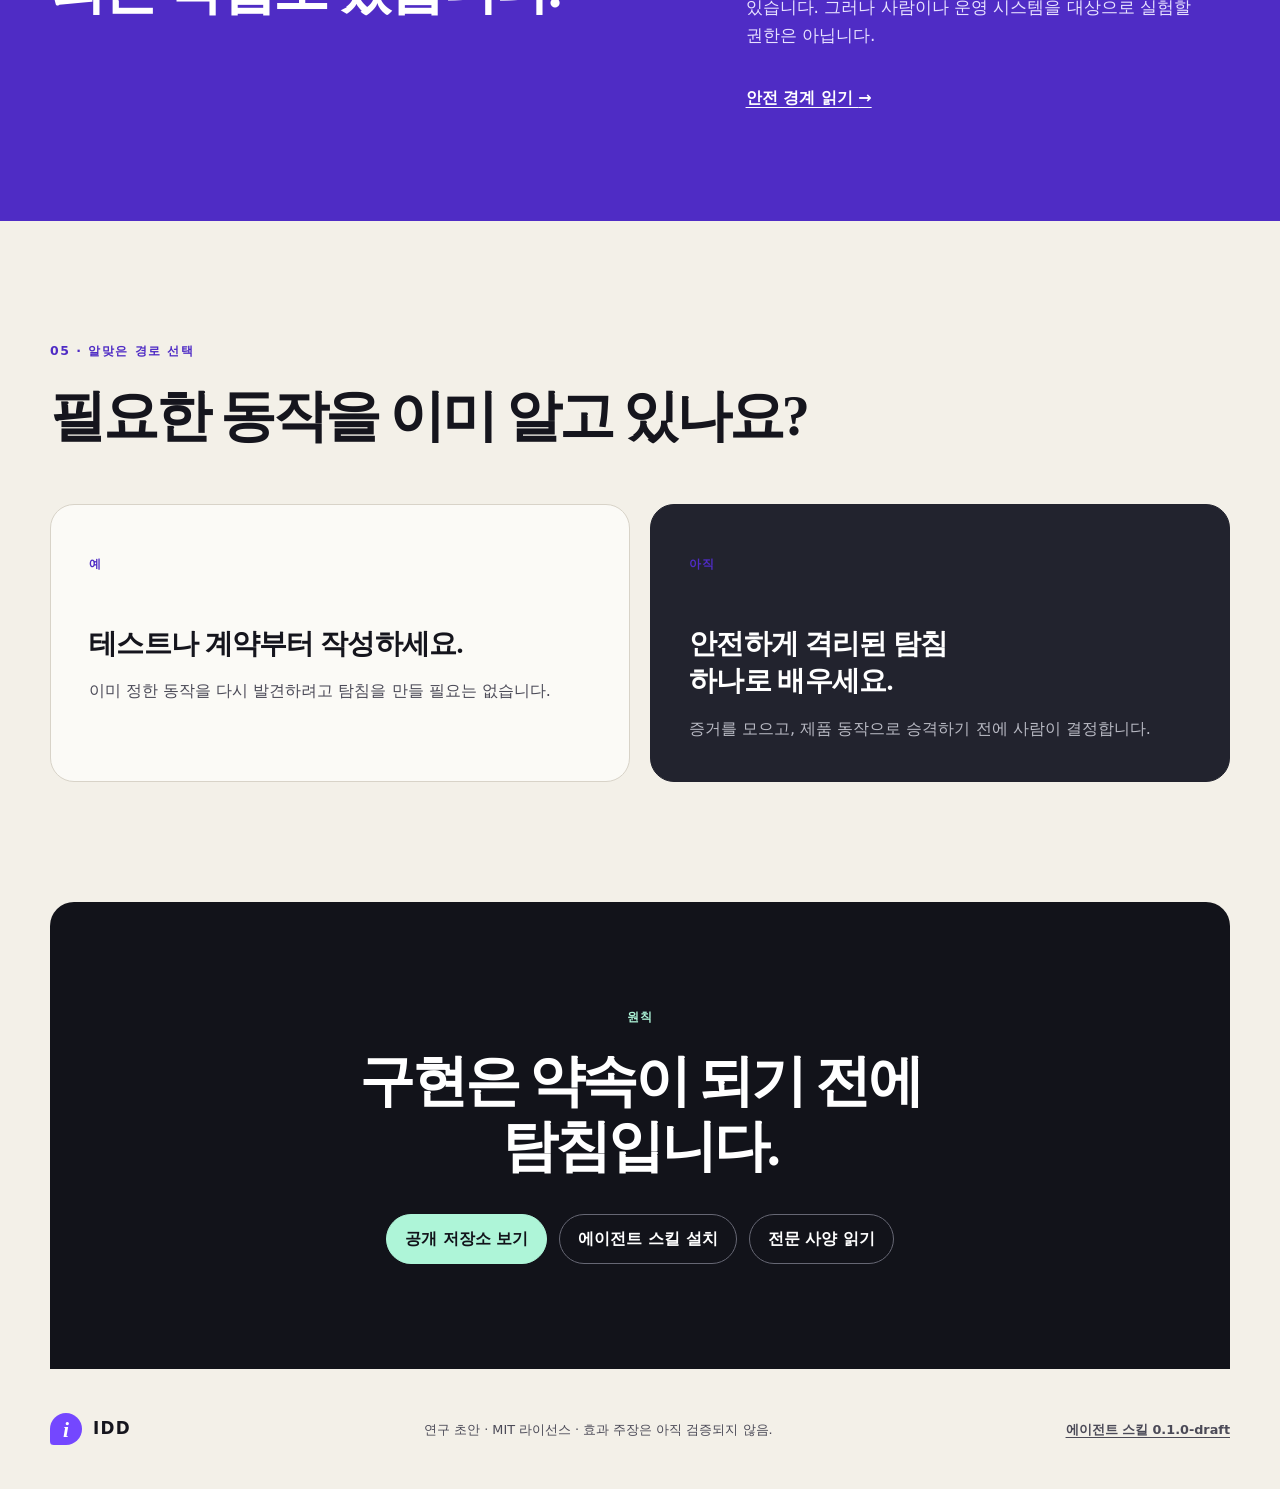
==== commit 06f5644a: "[Feat] IDD 에이전트 스킬과 플러그인 배포 - 공용 IDD 스킬과 구조 검사기, 양성·음성 fixture를 추가했습니다. - Codex·Claude Code·Gemini C" ====
--- a/site/ko/index.html
+++ b/site/ko/index.html
@@ -148,6 +148,7 @@
       <h2 id="closing-title">구현은 약속이 되기 전에<br>탐침입니다.</h2>
       <div class="hero-actions centered">
         <a class="button button-primary" href="https://github.com/SoliEstre/idd">공개 저장소 보기</a>
+        <a class="button button-secondary" href="https://github.com/SoliEstre/idd/blob/main/docs/ko/skills.md">에이전트 스킬 설치</a>
         <a class="button button-secondary" href="https://github.com/SoliEstre/idd/blob/main/ai/idd-spec.md">전문 사양 읽기</a>
       </div>
     </section>
@@ -156,7 +157,7 @@
   <footer>
     <div class="brand footer-brand"><span class="brand-mark" aria-hidden="true">i</span><span>IDD</span></div>
     <p>연구 초안 · MIT 라이선스 · 효과 주장은 아직 검증되지 않음.</p>
-    <a href="https://github.com/SoliEstre/idd/blob/main/docs/ko/status.md">현재 상태</a>
+    <a href="https://github.com/SoliEstre/idd/blob/main/docs/ko/skills.md">에이전트 스킬 0.1.0-draft</a>
   </footer>
 </body>
 </html>
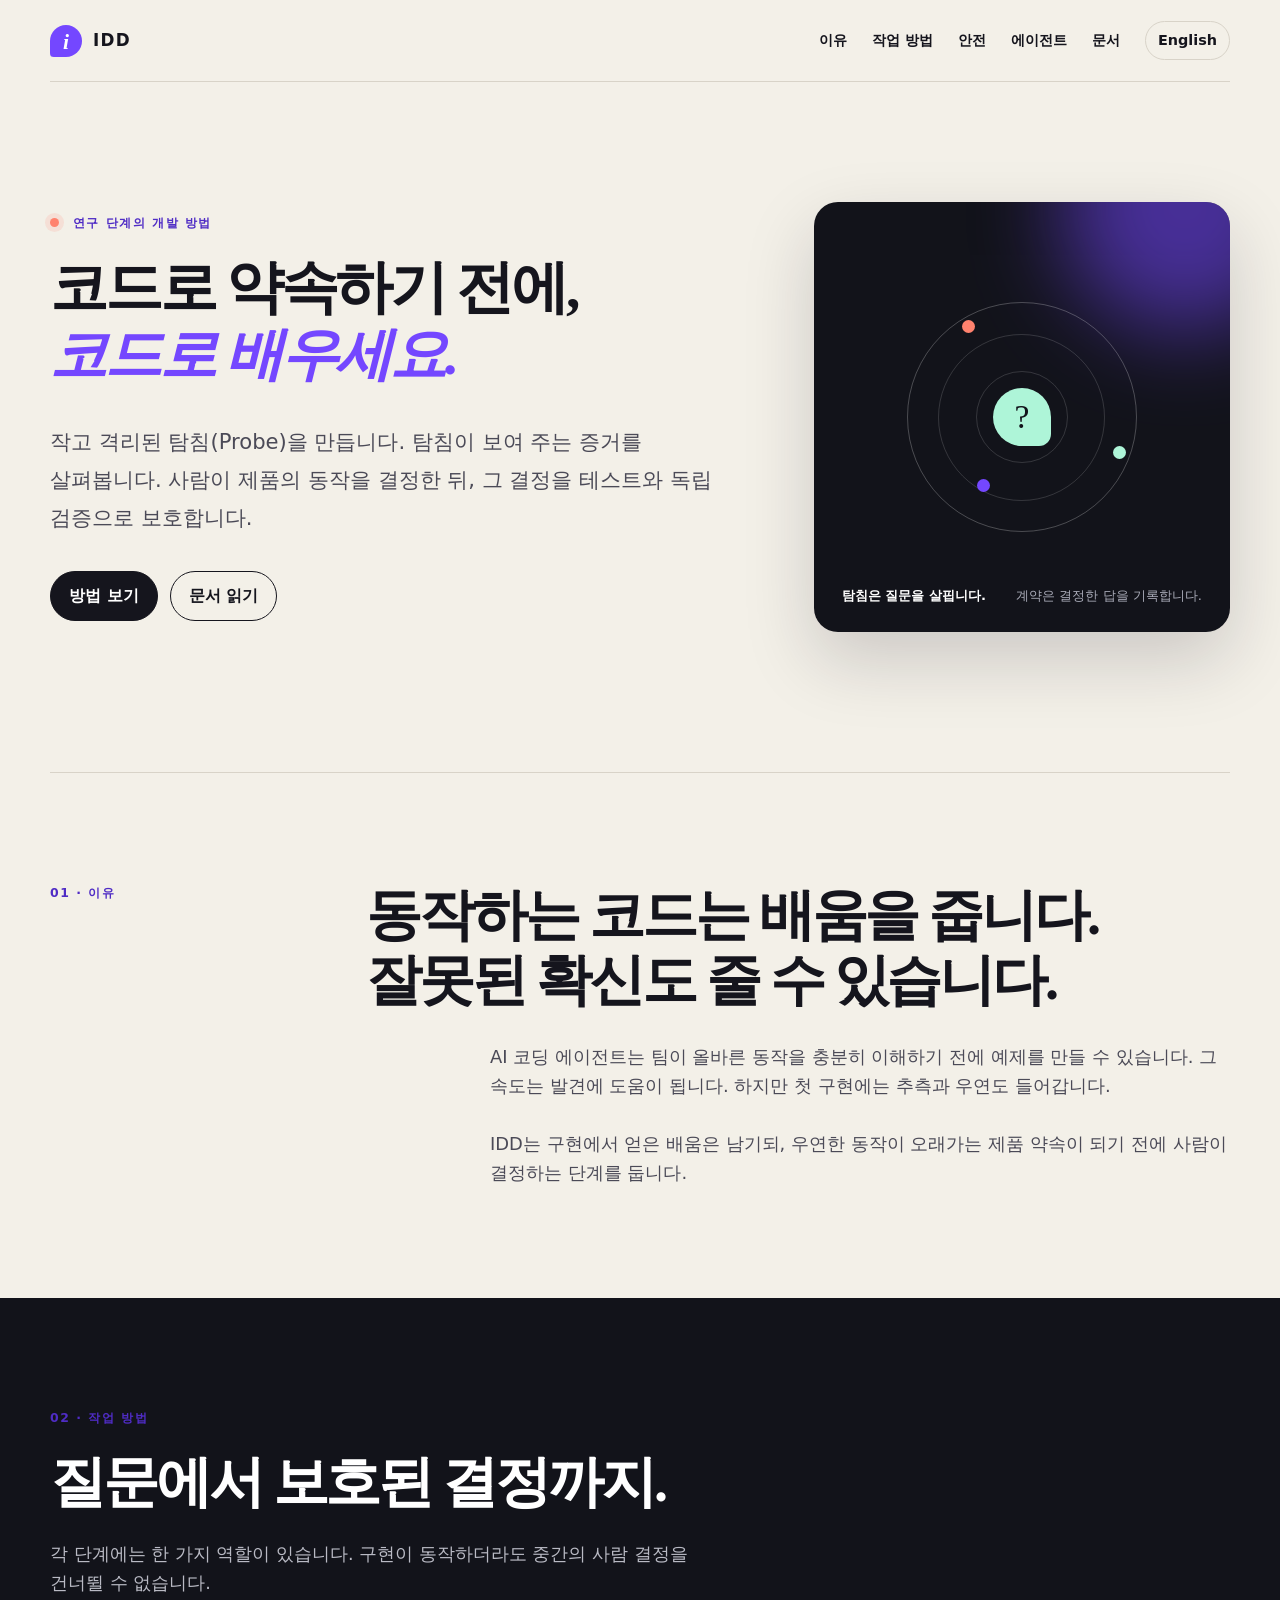
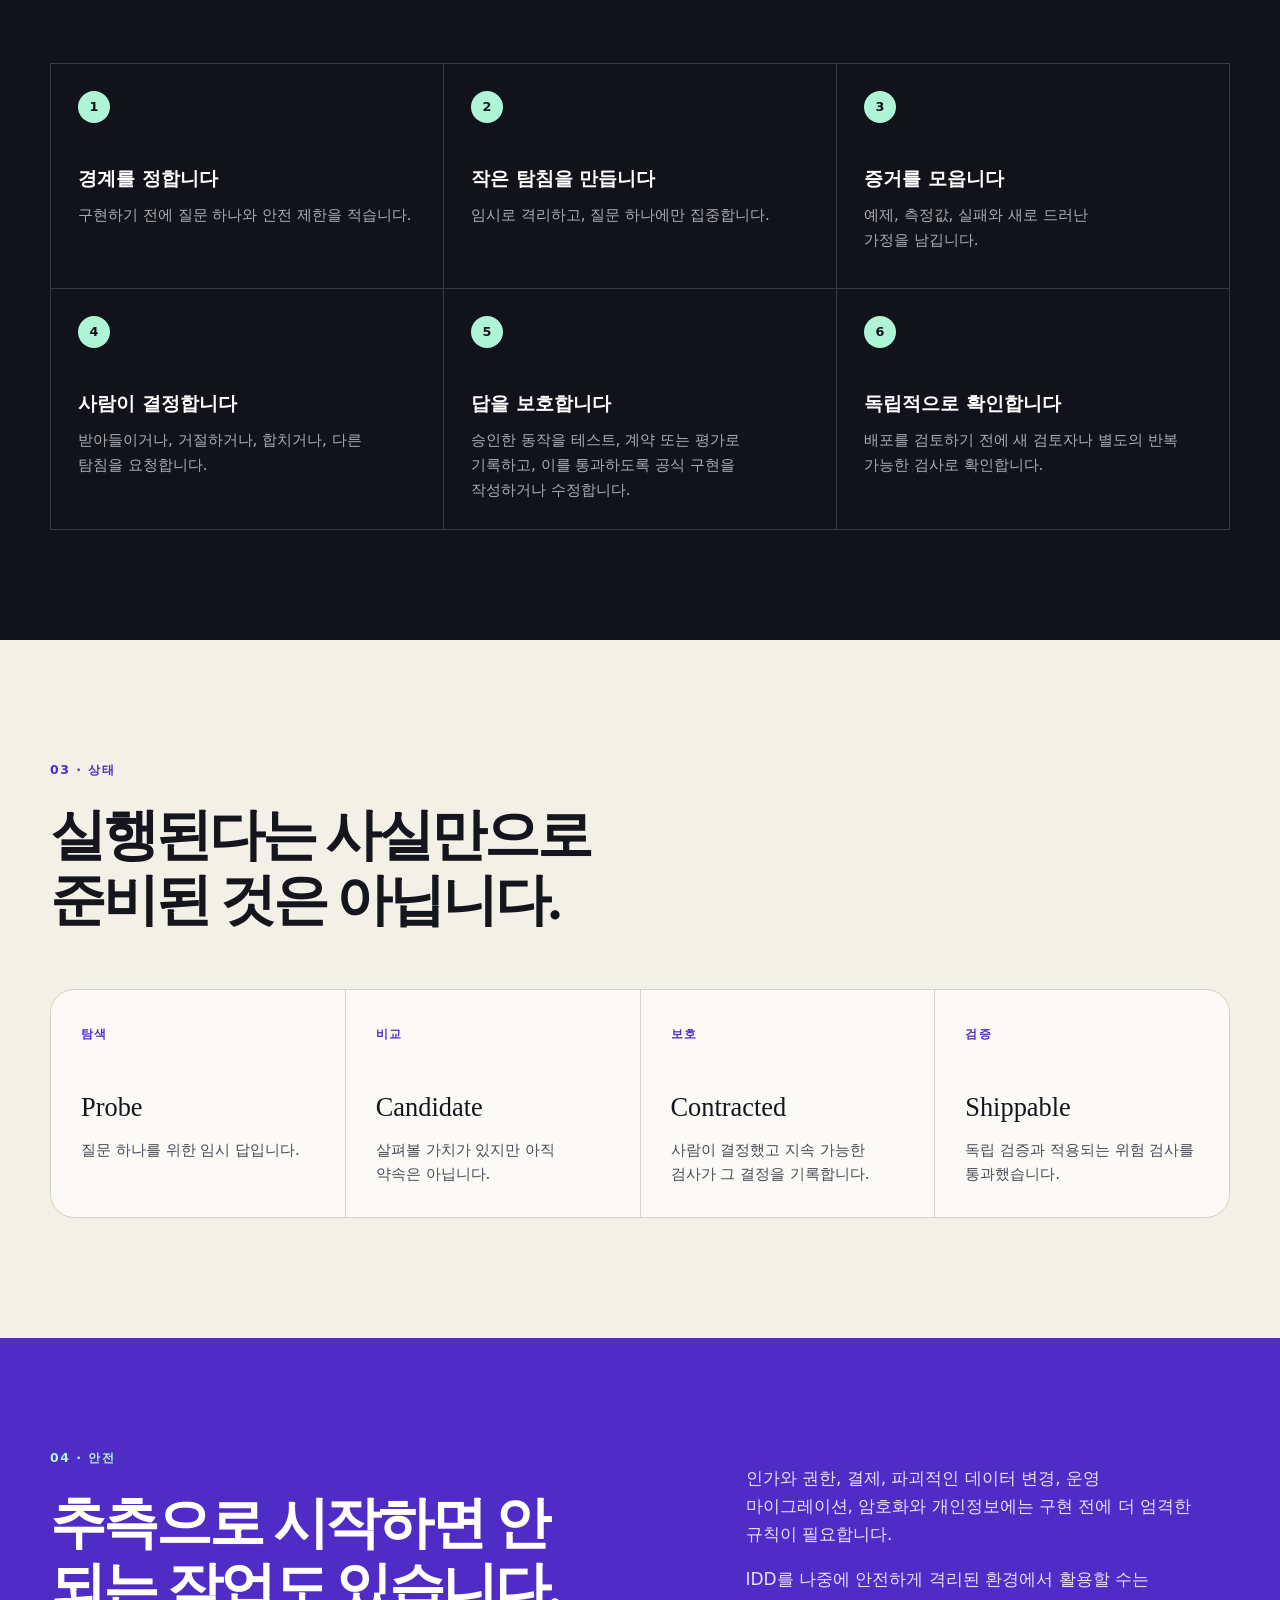
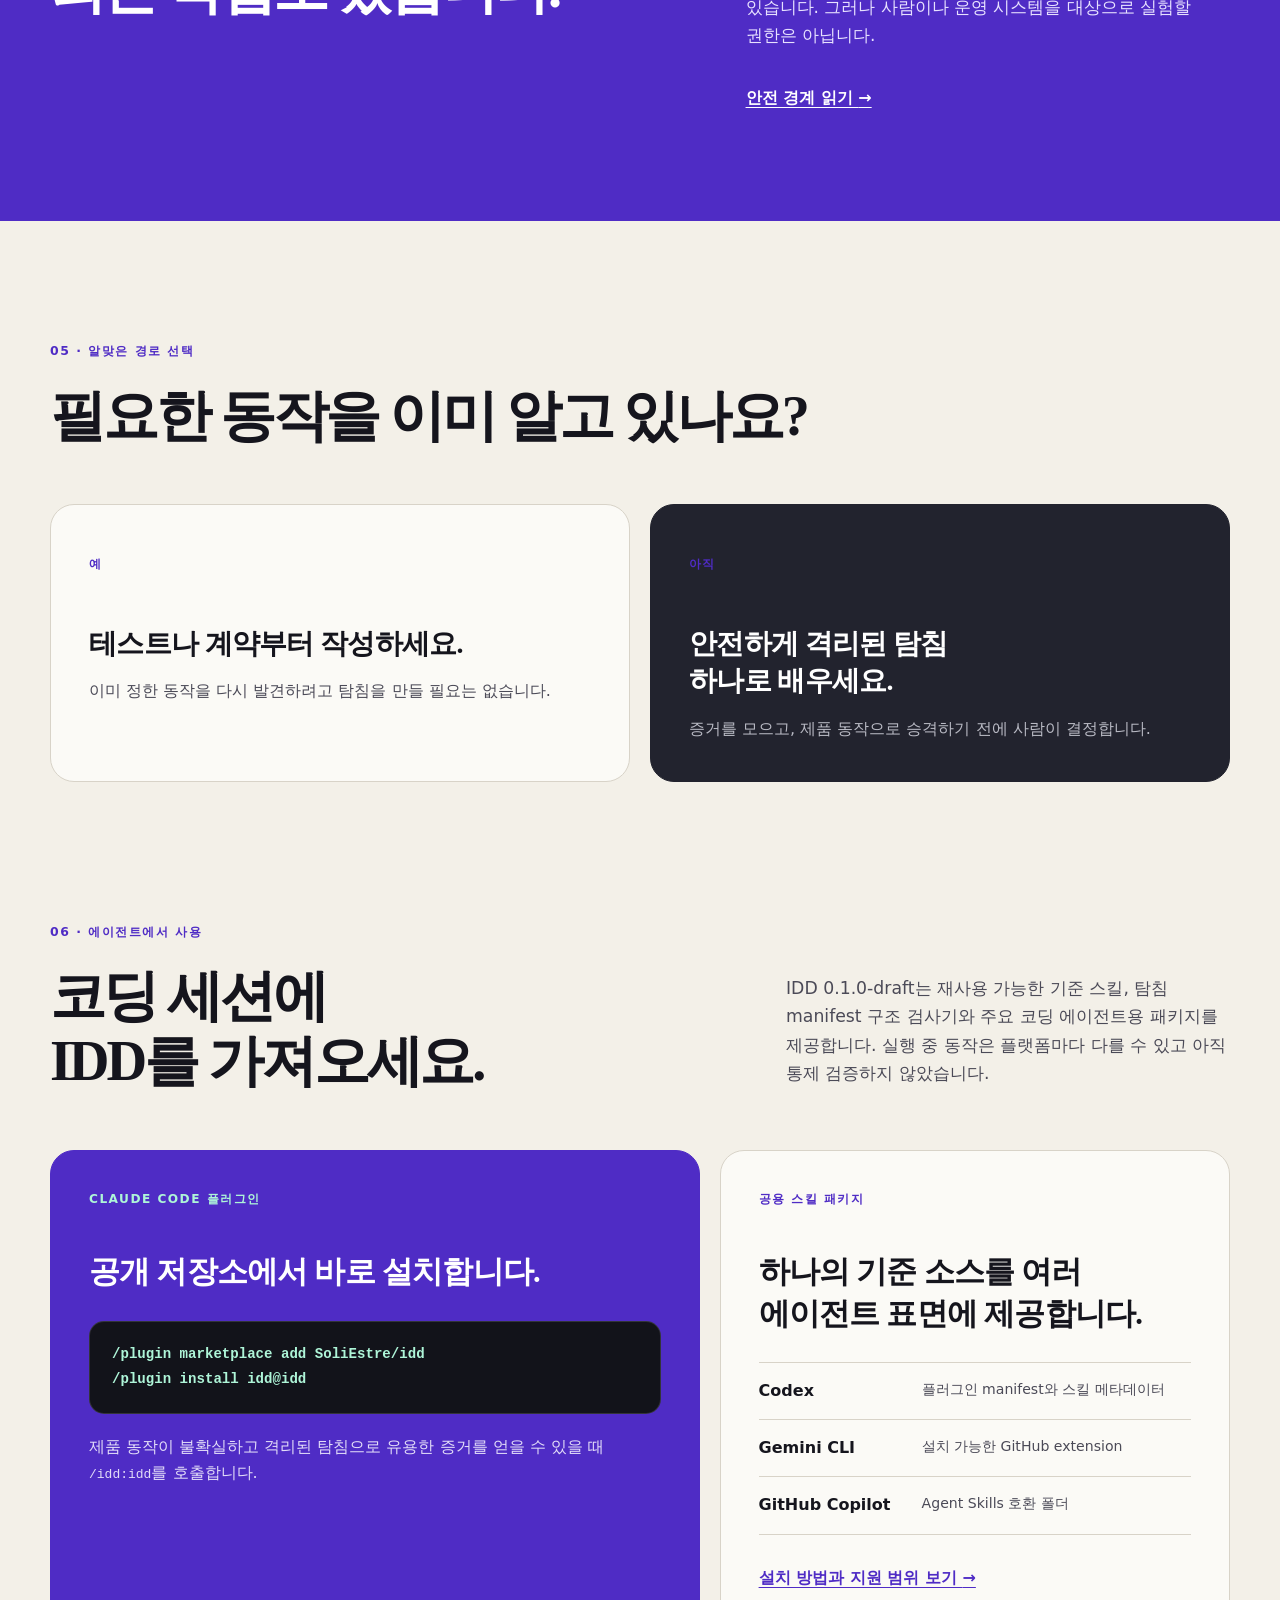
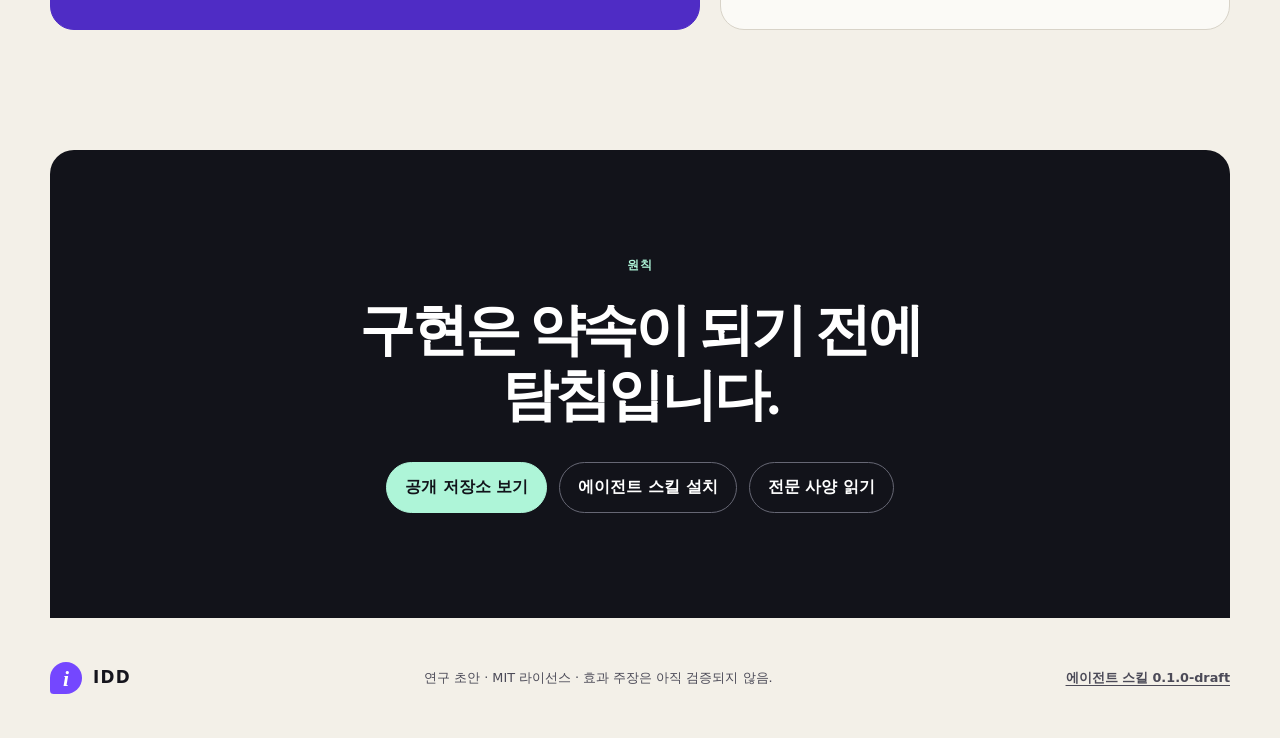
==== commit b37d1678: "[Feat] IDD Pages에 에이전트 플러그인 안내 추가 - 영문·한국어 소개 사이트에 Claude Code 설치 명령을 본문 섹션으로 추가했습니다. - Codex·Gemini" ====
--- a/site/ko/index.html
+++ b/site/ko/index.html
@@ -33,7 +33,14 @@
     },
     "isBasedOn": "https://github.com/SoliEstre/idd",
     "license": "https://github.com/SoliEstre/idd/blob/main/LICENSE",
-    "version": "0.1.0-draft"
+    "version": "0.1.0-draft",
+    "hasPart": {
+      "@type": "SoftwareSourceCode",
+      "name": "IDD 에이전트 스킬",
+      "codeRepository": "https://github.com/SoliEstre/idd/tree/main/skills/idd",
+      "softwareVersion": "0.1.0-draft",
+      "programmingLanguage": "Markdown"
+    }
   }
   </script>
 </head>
@@ -49,6 +56,7 @@
       <a href="#why">이유</a>
       <a href="#method">작업 방법</a>
       <a href="#safety">안전</a>
+      <a href="#agents">에이전트</a>
       <a href="https://github.com/SoliEstre/idd/blob/main/README.ko.md">문서</a>
       <a class="language-link" href="../" lang="en" aria-label="영문 페이지로 전환">English</a>
     </nav>
@@ -143,6 +151,35 @@
       </div>
     </section>
 
+    <section class="agent-section" id="agents" aria-labelledby="agents-title">
+      <div class="agent-intro">
+        <div>
+          <p class="section-number">06 · 에이전트에서 사용</p>
+          <h2 id="agents-title">코딩 세션에<br>IDD를 가져오세요.</h2>
+        </div>
+        <p>IDD 0.1.0-draft는 재사용 가능한 기준 스킬, 탐침 manifest 구조 검사기와 주요 코딩 에이전트용 패키지를 제공합니다. 실행 중 동작은 플랫폼마다 다를 수 있고 아직 통제 검증하지 않았습니다.</p>
+      </div>
+      <div class="agent-grid">
+        <article class="agent-card agent-card-primary">
+          <p class="agent-label">Claude Code 플러그인</p>
+          <h3>공개 저장소에서 바로 설치합니다.</h3>
+          <pre class="agent-command"><code>/plugin marketplace add SoliEstre/idd
+/plugin install idd@idd</code></pre>
+          <p>제품 동작이 불확실하고 격리된 탐침으로 유용한 증거를 얻을 수 있을 때 <code>/idd:idd</code>를 호출합니다.</p>
+        </article>
+        <article class="agent-card">
+          <p class="agent-label">공용 스킬 패키지</p>
+          <h3>하나의 기준 소스를 여러 에이전트 표면에 제공합니다.</h3>
+          <ul class="platform-list">
+            <li><span>Codex</span><small>플러그인 manifest와 스킬 메타데이터</small></li>
+            <li><span>Gemini CLI</span><small>설치 가능한 GitHub extension</small></li>
+            <li><span>GitHub Copilot</span><small>Agent Skills 호환 폴더</small></li>
+          </ul>
+          <a class="agent-link" href="https://github.com/SoliEstre/idd/blob/main/docs/ko/skills.md">설치 방법과 지원 범위 보기 <span aria-hidden="true">→</span></a>
+        </article>
+      </div>
+    </section>
+
     <section class="closing" aria-labelledby="closing-title">
       <p class="eyebrow">원칙</p>
       <h2 id="closing-title">구현은 약속이 되기 전에<br>탐침입니다.</h2>
--- a/site/styles.css
+++ b/site/styles.css
@@ -569,6 +569,126 @@
   color: #b9bac4;
 }
 
+.agent-section {
+  padding: 20px 0 120px;
+}
+
+.agent-intro {
+  display: grid;
+  grid-template-columns: minmax(0, 1.2fr) minmax(280px, 0.8fr);
+  align-items: end;
+  gap: 70px;
+}
+
+.agent-intro > * {
+  min-width: 0;
+}
+
+.agent-intro > p {
+  max-width: 560px;
+  margin: 0 0 7px;
+  color: var(--ink-soft);
+  font-size: 1.08rem;
+}
+
+.agent-grid {
+  display: grid;
+  grid-template-columns: minmax(0, 1.12fr) minmax(0, 0.88fr);
+  gap: 20px;
+  margin-top: 55px;
+}
+
+.agent-card {
+  min-width: 0;
+  padding: 38px;
+  background: var(--paper-bright);
+  border: 1px solid var(--line);
+  border-radius: var(--radius);
+}
+
+.agent-card-primary {
+  color: white;
+  background: var(--signal-dark);
+  border-color: var(--signal-dark);
+}
+
+.agent-label {
+  margin: 0 0 42px;
+  color: var(--signal-dark);
+  font-size: 0.76rem;
+  font-weight: 850;
+  letter-spacing: 0.12em;
+  text-transform: uppercase;
+}
+
+.agent-card-primary .agent-label {
+  color: var(--mint);
+}
+
+.agent-card h3 {
+  max-width: 570px;
+  margin: 0 0 18px;
+  font-family: Georgia, "Times New Roman", serif;
+  font-size: clamp(1.65rem, 2.4vw, 2.35rem);
+  font-weight: 500;
+  letter-spacing: -0.025em;
+  line-height: 1.18;
+}
+
+html[lang="ko"] .agent-card h3 {
+  font-family: "Noto Serif KR", "Nanum Myeongjo", Batang, "Malgun Gothic", serif;
+  font-weight: 700;
+  line-height: 1.38;
+}
+
+.agent-card > p:last-child {
+  margin: 20px 0 0;
+  color: #e2dcf8;
+}
+
+.agent-command {
+  margin: 28px 0 0;
+  padding: 20px 22px;
+  overflow-x: auto;
+  color: var(--mint);
+  background: var(--dark);
+  border: 1px solid rgba(255, 255, 255, 0.14);
+  border-radius: 15px;
+  font: 650 0.88rem/1.8 ui-monospace, SFMono-Regular, Menlo, Consolas, monospace;
+  white-space: pre;
+}
+
+.platform-list {
+  display: grid;
+  gap: 0;
+  margin: 26px 0 30px;
+  padding: 0;
+  list-style: none;
+  border-top: 1px solid var(--line);
+}
+
+.platform-list li {
+  display: grid;
+  grid-template-columns: 145px 1fr;
+  gap: 18px;
+  padding: 15px 0;
+  border-bottom: 1px solid var(--line);
+}
+
+.platform-list span {
+  font-weight: 800;
+}
+
+.platform-list small {
+  color: var(--ink-soft);
+  font-size: 0.88rem;
+}
+
+.agent-link {
+  color: var(--signal-dark);
+  font-weight: 800;
+}
+
 .closing {
   padding: 105px 30px;
   color: white;
@@ -723,7 +843,8 @@
 
   .statement,
   .state-section,
-  .choose {
+  .choose,
+  .agent-section {
     padding: 85px 0;
   }
 
@@ -735,8 +856,27 @@
 
   .steps,
   .state-track,
-  .choice-grid {
+  .choice-grid,
+  .agent-intro,
+  .agent-grid {
     grid-template-columns: 1fr;
+  }
+
+  .agent-intro {
+    gap: 28px;
+  }
+
+  .agent-intro > p {
+    max-width: 100%;
+  }
+
+  .agent-card {
+    padding: 30px 24px;
+  }
+
+  .platform-list li {
+    grid-template-columns: 1fr;
+    gap: 2px;
   }
 
   .steps li {
